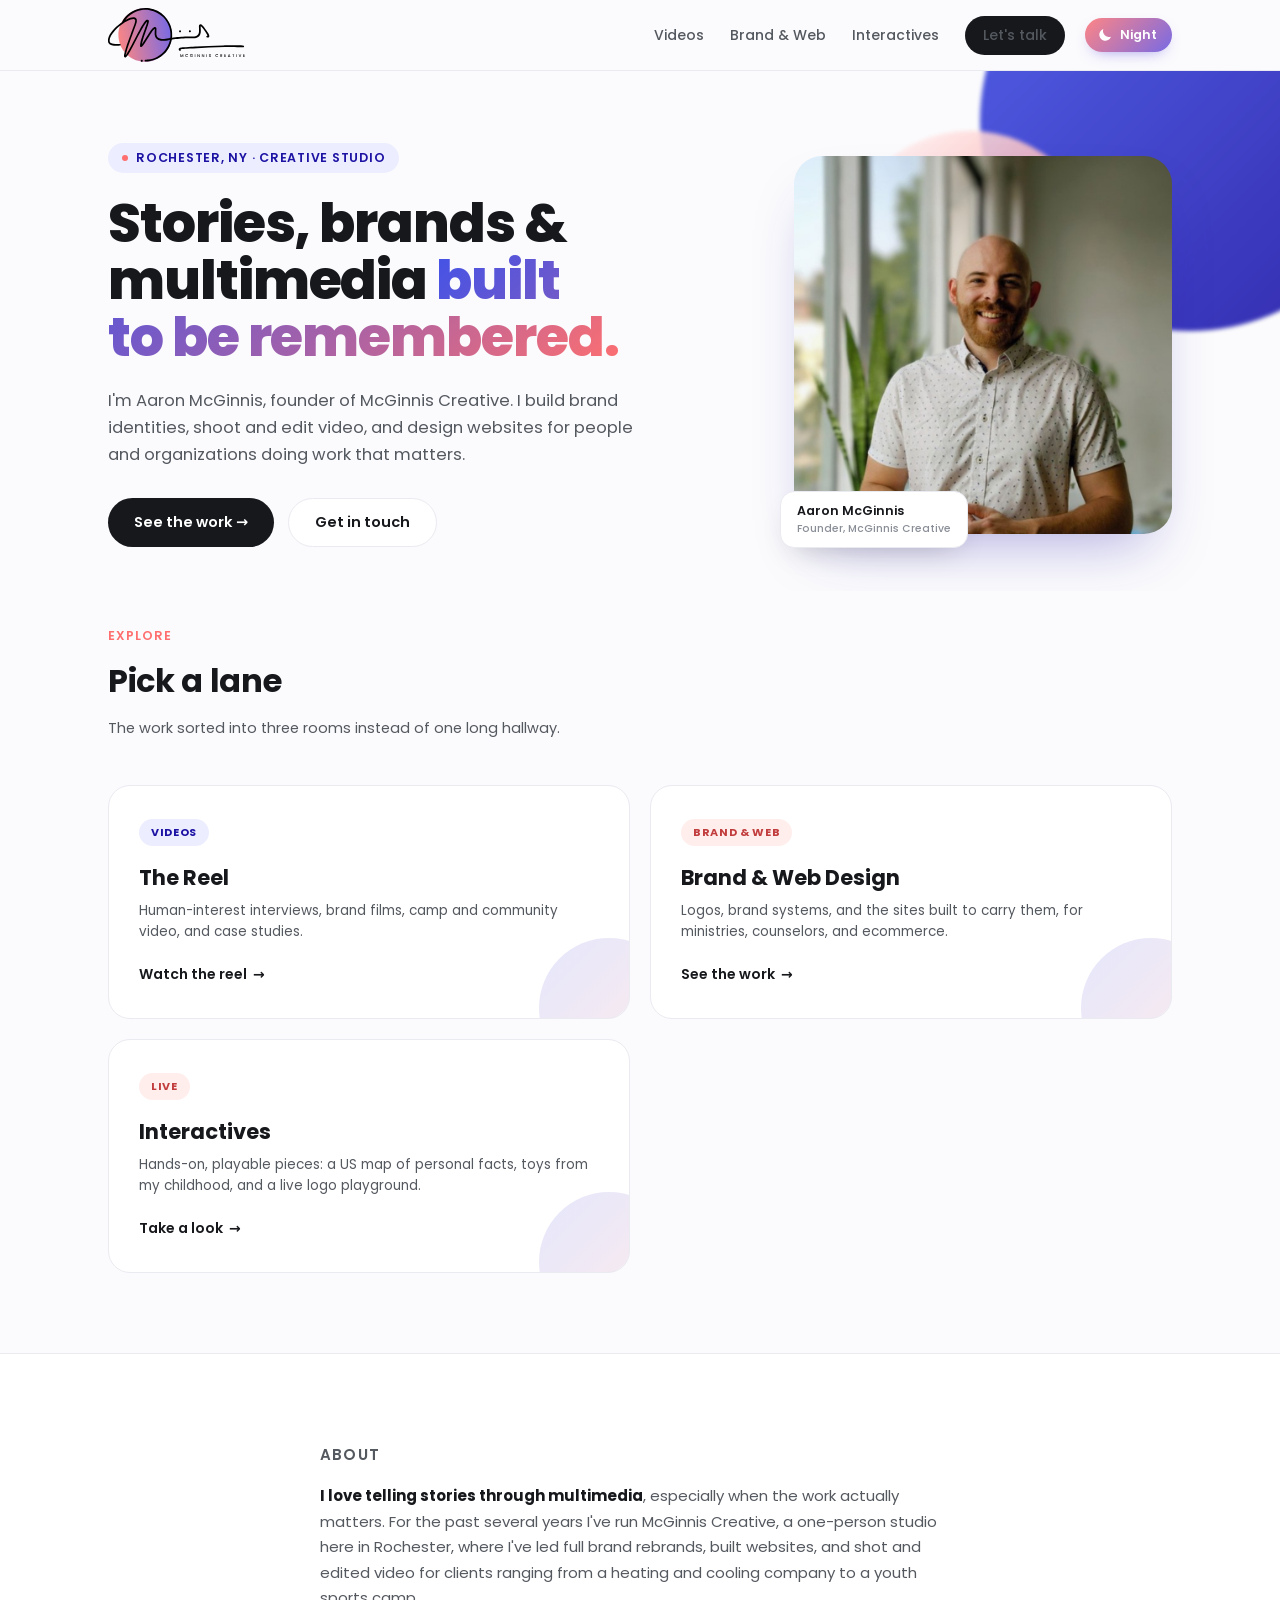
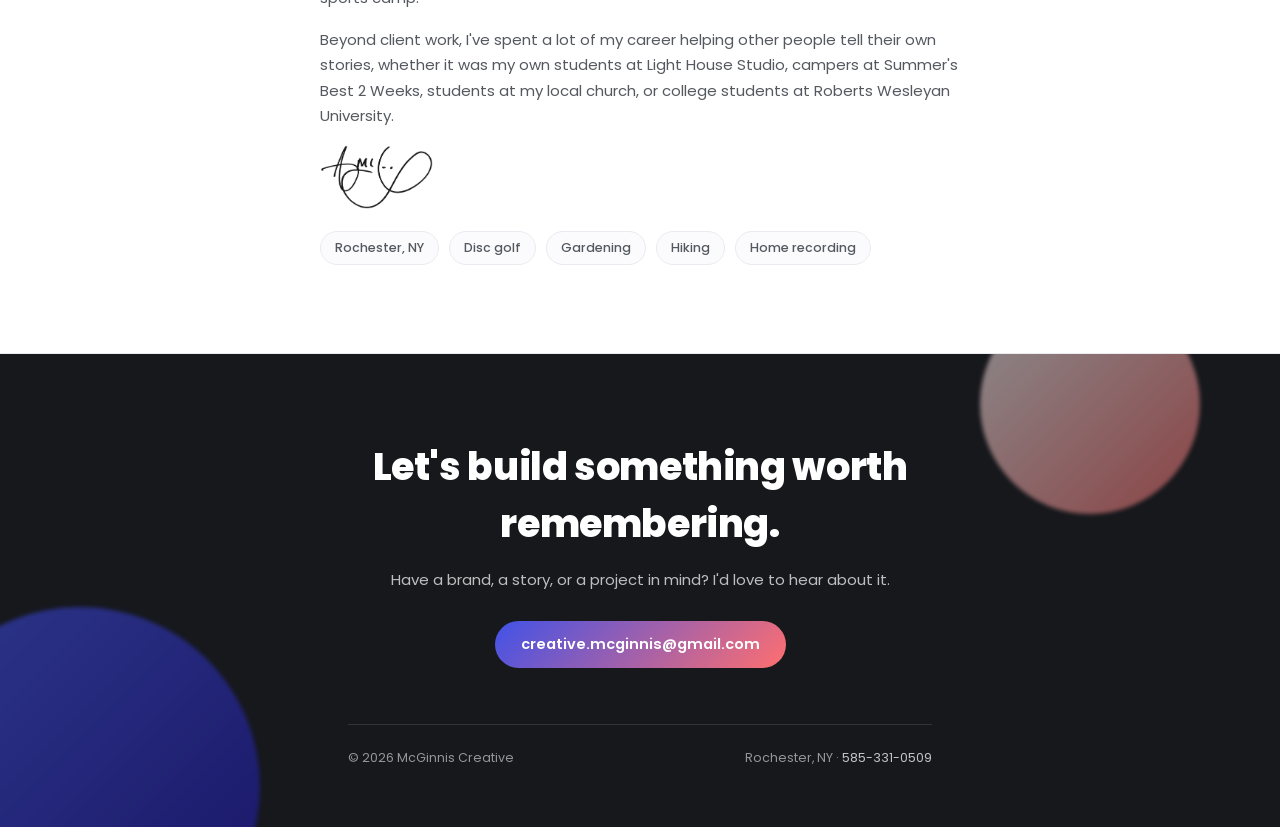
==== index.html @ d873575b "Add SVG favicon Co-Authored-By: Claude Sonnet 5 <noreply@anthropic.com>" ====
<!DOCTYPE html>
<html lang="en">
<head>
<meta charset="UTF-8">
<meta name="viewport" content="width=device-width, initial-scale=1.0">
<title>McGinnis Creative — Aaron McGinnis</title>
<meta name="description" content="Brand identity, video, and web design by Aaron McGinnis of McGinnis Creative, based in Rochester, NY.">
<link rel="preconnect" href="https://fonts.googleapis.com">
<link rel="stylesheet" href="https://fonts.googleapis.com/css2?family=Poppins:wght@400;500;600;700;800&display=swap">
<link rel="icon" type="image/svg+xml" href="assets/favicon.svg">
<meta name="theme-color" content="#fbfbfd">
<link rel="stylesheet" href="css/style.css">
<script src="js/theme.js"></script>
</head>
<body>

<nav>
  <div class="nav-inner">
    <a class="nav-logo" href="index.html"><img class="logo-day" src="assets/mc-logo.svg" alt="McGinnis Creative"><img class="logo-night" src="assets/mc-logo-light.svg" alt="" aria-hidden="true"></a>
    <button class="theme-toggle" type="button" aria-pressed="false" aria-label="Switch to night mode">
      <svg class="ic-moon" viewBox="0 0 24 24" width="16" height="16" aria-hidden="true"><path fill="currentColor" d="M21 14.5A9 9 0 0 1 9.5 3a9 9 0 1 0 11.5 11.5z"/></svg>
      <svg class="ic-sun" viewBox="0 0 24 24" width="16" height="16" aria-hidden="true"><circle cx="12" cy="12" r="4.2" fill="currentColor"/><g stroke="currentColor" stroke-width="2" stroke-linecap="round"><path d="M12 2.5v2.4M12 19.1v2.4M2.5 12h2.4M19.1 12h2.4M5.3 5.3l1.7 1.7M17 17l1.7 1.7M5.3 18.7L7 17M17 7l1.7-1.7"/></g></svg>
      <span class="tt-label"><span class="tt-day">Night</span><span class="tt-night">Day</span></span>
    </button>
    <button class="nav-toggle" aria-label="Toggle menu" aria-expanded="false">
      <span></span><span></span><span></span>
    </button>
    <div class="nav-links">
      <a href="videos.html">Videos</a>
      <a href="branding.html">Brand &amp; Web</a>
      <a href="interactives.html">Interactives</a>
      <a class="nav-cta" href="#contact">Let's talk</a>
    </div>
  </div>
</nav>

<section class="hero">
  <div class="blob blob-indigo"></div>
  <div class="blob blob-coral"></div>
  <div class="wrap hero-grid">
    <div>
      <p class="eyebrow">Rochester, NY · Creative Studio</p>
      <h1>Stories, brands &amp; multimedia <span class="accent">built to be remembered.</span></h1>
      <p class="hero-sub">I'm Aaron McGinnis, founder of McGinnis Creative. I build brand identities, shoot and edit video, and design websites for people and organizations doing work that matters.</p>
      <div class="hero-actions">
        <a class="btn btn-primary" href="videos.html">See the work →</a>
        <a class="btn btn-ghost" href="#contact">Get in touch</a>
      </div>
    </div>
    <div class="hero-photo">
      <div class="hero-photo-frame">
        <img src="assets/aaron-headshot.jpg" alt="Aaron McGinnis">
      </div>
      <div class="hero-photo-tag">Aaron McGinnis<span>Founder, McGinnis Creative</span></div>
    </div>
  </div>
</section>

<section class="section" style="padding-top:36px;">
  <div class="wrap">
    <div class="section-head reveal">
      <p class="section-kicker">Explore</p>
      <h2 class="section-title">Pick a lane</h2>
      <p class="section-desc">The work sorted into three rooms instead of one long hallway.</p>
    </div>

    <div class="explore-grid reveal">
      <a class="explore-card videos" href="videos.html">
        <span class="tag">Videos</span>
        <h3>The Reel</h3>
        <p>Human-interest interviews, brand films, camp and community video, and case studies.</p>
        <span class="explore-arrow">Watch the reel <span>→</span></span>
      </a>
      <a class="explore-card branding" href="branding.html">
        <span class="tag">Brand &amp; Web</span>
        <h3>Brand &amp; Web Design</h3>
        <p>Logos, brand systems, and the sites built to carry them, for ministries, counselors, and ecommerce.</p>
        <span class="explore-arrow">See the work <span>→</span></span>
      </a>
      <a class="explore-card interactives" href="interactives.html">
        <span class="tag">Live</span>
        <h3>Interactives</h3>
        <p>Hands-on, playable pieces: a US map of personal facts, toys from my childhood, and a live logo playground.</p>
        <span class="explore-arrow">Take a look <span>→</span></span>
      </a>
    </div>
  </div>
</section>

<section class="about">
  <div class="wrap">
    <div class="reveal about-text about-text-solo">
      <p class="section-kicker">About</p>
      <p><strong>I love telling stories through multimedia</strong>, especially when the work actually matters. For the past several years I've run McGinnis Creative, a one-person studio here in Rochester, where I've led full brand rebrands, built websites, and shot and edited video for clients ranging from a heating and cooling company to a youth sports camp.</p>
      <p>Beyond client work, I've spent a lot of my career helping other people tell their own stories, whether it was my own students at Light House Studio, campers at Summer's Best 2 Weeks, students at my local church, or college students at Roberts Wesleyan University.</p>
      <img class="about-signature" src="assets/aaron-signature.png" alt="Aaron McGinnis signature">
      <div class="fact-row">
        <span class="fact-chip">Rochester, NY</span>
        <span class="fact-chip">Disc golf</span>
        <span class="fact-chip">Gardening</span>
        <span class="fact-chip">Hiking</span>
        <span class="fact-chip">Home recording</span>
      </div>
    </div>
  </div>
</section>

<section class="contact" id="contact">
  <div class="blob blob-indigo"></div>
  <div class="blob blob-coral"></div>
  <div class="wrap contact-inner">
    <h2>Let's build something worth remembering.</h2>
    <p>Have a brand, a story, or a project in mind? I'd love to hear about it.</p>
    <a class="btn btn-primary" href="mailto:creative.mcginnis@gmail.com">creative.mcginnis@gmail.com</a>
    <footer>
      <span>© <span id="year"></span> McGinnis Creative</span>
      <span>Rochester, NY · <a href="tel:5853310509">585-331-0509</a></span>
    </footer>
  </div>
</section>

<script>
  document.documentElement.classList.add('js');
  document.getElementById('year').textContent = new Date().getFullYear();
  var toggle = document.querySelector('.nav-toggle');
  var links = document.querySelector('.nav-links');
  if(toggle){
    toggle.addEventListener('click', function(){
      var open = links.classList.toggle('open');
      toggle.setAttribute('aria-expanded', open);
    });
  }
  var els = document.querySelectorAll('.reveal');
  if('IntersectionObserver' in window){
    var io = new IntersectionObserver(function(entries){
      entries.forEach(function(e){
        if(e.isIntersecting){ e.target.classList.add('in'); io.unobserve(e.target); }
      });
    }, {threshold:.12, rootMargin:'0px 0px -40px 0px'});
    els.forEach(function(el){ io.observe(el); });
  } else {
    els.forEach(function(el){ el.classList.add('in'); });
  }
</script>
</body>
</html>
---- css/style.css ----
:root{
  color-scheme: light;
  --ink:#16181c;
  --ink-soft:#54585f;
  --ink-faint:#8a8e97;
  --bg:#fbfbfd;
  --paper:#ffffff;
  --line:#eaeaf1;
  --indigo-1:#4152e8;
  --indigo-2:#1c12a3;
  --coral-1:#ff6f6f;
  --coral-2:#ffb3ab;
  --coral-soft:#ffeeec;
  --indigo-soft:#eceeff;
}

*{box-sizing:border-box;}
html{scroll-behavior:smooth;}
html,body{margin:0;padding:0;}
body{
  background:var(--bg);
  color:var(--ink);
  font-family:"Poppins",system-ui,sans-serif;
  -webkit-font-smoothing:antialiased;
  overflow-x:hidden;
}
img{max-width:100%;display:block;}
a{color:inherit;}

.wrap{max-width:1120px;margin:0 auto;padding-inline:28px;}

/* ---- nav ---- */
nav{
  position:sticky;top:0;z-index:50;
  background:rgba(251,251,253,.86);
  backdrop-filter:blur(10px);
  border-bottom:1px solid var(--line);
}
.nav-inner{
  max-width:1120px;margin:0 auto;padding:14px 28px;
  display:flex;align-items:center;justify-content:space-between;gap:20px;
}
.nav-logo{display:flex;align-items:center;gap:0;}
.nav-logo img{height:54px;width:auto;margin:-6px 0;}
.nav-logo .logo-night{display:none;}
.nav-links{display:flex;gap:26px;align-items:center;margin-left:auto;order:2;}
.nav-links a{
  font-size:14px;font-weight:500;text-decoration:none;color:var(--ink-soft);
  transition:color .15s ease;
  position:relative;
}
.nav-links a:hover{color:var(--indigo-1);}
.nav-links a.active{color:var(--ink);font-weight:600;}
.nav-links a.active::after{
  content:"";position:absolute;left:0;right:0;bottom:-6px;height:2px;
  background:linear-gradient(90deg,var(--indigo-1),var(--coral-1));border-radius:2px;
}
.nav-cta{
  font-size:13.5px;font-weight:600;color:#fff;background:var(--ink);
  padding:9px 18px;border-radius:100px;text-decoration:none;
  transition:transform .15s ease, background .15s ease;
  white-space:nowrap;
}
.nav-cta:hover{background:var(--indigo-2);transform:translateY(-1px);}
.nav-toggle{display:none;background:none;border:none;cursor:pointer;padding:6px;order:4;}
.nav-toggle span{display:block;width:22px;height:2px;background:var(--ink);margin:4px 0;border-radius:2px;}
@media (max-width:720px){
  .nav-links{
    position:fixed;inset:60px 0 0 0;background:var(--paper);
    flex-direction:column;align-items:flex-start;gap:0;padding:10px 28px 28px;
    transform:translateY(-8px);opacity:0;pointer-events:none;
    transition:opacity .2s ease, transform .2s ease;
  }
  .nav-links.open{opacity:1;transform:none;pointer-events:auto;}
  .nav-links a{padding:14px 0;width:100%;border-bottom:1px solid var(--line);}
  .nav-cta{margin-top:14px;}
  .nav-toggle{display:block;}
  .theme-toggle{margin-left:auto;}
  .theme-toggle .tt-label{display:none;}
  .theme-toggle{padding:9px;}
}

/* ---- decorative blobs (ambient drift) ---- */
.blob{position:absolute;border-radius:50%;filter:blur(2px);pointer-events:none;z-index:0;}
.blob-indigo{background:linear-gradient(135deg,var(--indigo-1),var(--indigo-2));}
.blob-coral{background:linear-gradient(135deg,#fff,var(--coral-1));}
@keyframes driftA{
  0%{transform:translate(0,0) scale(1);}
  50%{transform:translate(-18px,22px) scale(1.04);}
  100%{transform:translate(0,0) scale(1);}
}
@keyframes driftB{
  0%{transform:translate(0,0) scale(1);}
  50%{transform:translate(16px,-16px) scale(.97);}
  100%{transform:translate(0,0) scale(1);}
}
.blob-indigo{animation:driftA 16s ease-in-out infinite;}
.blob-coral{animation:driftB 13s ease-in-out infinite;}
@media (prefers-reduced-motion: reduce){
  .blob-indigo,.blob-coral{animation:none;}
}

/* ---- page header (non-home pages) ---- */
.page-hero{position:relative;padding:64px 0 56px;overflow:hidden;}
.page-hero .blob-indigo{width:300px;height:300px;top:-140px;right:-80px;opacity:.8;}
.page-hero .blob-coral{width:180px;height:180px;top:30px;right:220px;opacity:.75;}
.page-kicker{
  font-size:12.5px;font-weight:600;letter-spacing:.08em;text-transform:uppercase;
  color:var(--coral-1);margin:0 0 12px;position:relative;z-index:1;
}
.page-title{
  font-size:clamp(30px,4.4vw,46px);font-weight:800;letter-spacing:-.015em;
  margin:0 0 14px;color:var(--ink);position:relative;z-index:1;text-wrap:balance;
}
.page-desc{font-size:15.5px;line-height:1.65;color:var(--ink-soft);max-width:60ch;margin:0;position:relative;z-index:1;}
.back-link{
  display:inline-flex;align-items:center;gap:6px;font-size:13.5px;font-weight:600;
  color:var(--ink-soft);text-decoration:none;margin-bottom:18px;position:relative;z-index:1;
}
.back-link:hover{color:var(--indigo-1);}

/* ---- hero (home) ---- */
.hero{position:relative;padding:72px 0 44px;overflow:hidden;}
.hero .blob-indigo{width:420px;height:420px;top:-160px;right:-120px;opacity:.9;}
.hero .blob-coral{width:260px;height:260px;top:60px;right:180px;opacity:.85;}
.hero-grid{position:relative;z-index:1;display:grid;grid-template-columns:1.25fr .75fr;gap:56px;align-items:center;}
.eyebrow{
  display:inline-flex;align-items:center;gap:8px;
  font-size:12.5px;font-weight:600;letter-spacing:.06em;text-transform:uppercase;
  color:var(--indigo-2);background:var(--indigo-soft);
  padding:6px 14px;border-radius:100px;margin:0 0 22px;
}
.eyebrow::before{content:"";width:6px;height:6px;border-radius:50%;background:var(--coral-1);}
h1{
  font-weight:800;font-size:clamp(34px,5vw,54px);line-height:1.06;letter-spacing:-.02em;
  margin:0 0 20px;text-wrap:balance;color:var(--ink);
}
h1 .accent{
  background:linear-gradient(135deg,var(--indigo-1),var(--coral-1));
  -webkit-background-clip:text;background-clip:text;color:transparent;
}
.hero-sub{font-size:16.5px;line-height:1.65;color:var(--ink-soft);max-width:50ch;margin:0 0 30px;}
.hero-actions{display:flex;gap:14px;flex-wrap:wrap;}
.btn{
  font-size:14.5px;font-weight:600;padding:13px 26px;border-radius:100px;
  text-decoration:none;display:inline-flex;align-items:center;gap:8px;
  transition:transform .15s ease, box-shadow .15s ease;
}
.btn-primary{background:var(--ink);color:#fff;}
.btn-primary:hover{transform:translateY(-2px);box-shadow:0 10px 24px -10px rgba(22,24,28,.45);}
.btn-ghost{background:var(--paper);color:var(--ink);border:1.5px solid var(--line);}
.btn-ghost:hover{border-color:var(--indigo-1);color:var(--indigo-1);transform:translateY(-2px);}

.hero-photo{position:relative;z-index:1;}
.hero-photo-frame{position:relative;aspect-ratio:1;border-radius:28px;overflow:hidden;box-shadow:0 30px 60px -24px rgba(28,18,163,.35);}
.hero-photo-frame img{width:100%;height:100%;object-fit:cover;}
.hero-photo-tag{
  position:absolute;left:-14px;bottom:-14px;background:var(--paper);
  border:1px solid var(--line);border-radius:14px;padding:10px 16px;
  font-size:12.5px;font-weight:600;box-shadow:0 12px 30px -14px rgba(22,24,28,.25);
}
.hero-photo-tag span{display:block;font-size:10.5px;font-weight:500;color:var(--ink-faint);margin-top:1px;}
@media (max-width:820px){
  .hero-grid{grid-template-columns:1fr;}
  .hero-photo{order:-1;max-width:280px;margin:0 auto 8px;}
}

/* ---- reveal ---- */
.reveal{opacity:1;transform:none;transition:opacity .6s ease, transform .6s ease;}
.js .reveal{opacity:0;transform:translateY(18px);}
.js .reveal.in{opacity:1;transform:none;}
@media (prefers-reduced-motion: reduce){.js .reveal{opacity:1;transform:none;transition:none;}}

/* ---- section shell ---- */
.section{padding:80px 0;position:relative;}
.section-head{max-width:640px;margin:0 0 44px;}
.section-kicker{font-size:12.5px;font-weight:600;letter-spacing:.08em;text-transform:uppercase;color:var(--coral-1);margin:0 0 12px;}
.section-title{font-size:clamp(24px,3vw,32px);font-weight:700;letter-spacing:-.01em;margin:0 0 12px;color:var(--ink);}
.section-desc{font-size:14.5px;line-height:1.65;color:var(--ink-soft);margin:0;}

/* ---- about (home) ---- */
.about{padding:88px 0;background:var(--paper);border-top:1px solid var(--line);border-bottom:1px solid var(--line);}
.about-grid{display:grid;grid-template-columns:.72fr 1.28fr;gap:52px;align-items:center;}
.about-photo{border-radius:22px;overflow:hidden;aspect-ratio:4/5;box-shadow:0 24px 50px -22px rgba(22,24,28,.3);}
.about-photo img{width:100%;height:100%;object-fit:cover;}
.about-text p{font-size:15px;line-height:1.7;color:var(--ink-soft);margin:0 0 16px;}
.about-text strong{color:var(--ink);}
.about-text-solo{max-width:640px;margin:0 auto;text-align:left;}
.about-signature{height:64px;width:auto;margin:6px 0 22px;}
.fact-row{display:flex;flex-wrap:wrap;gap:10px;margin-top:22px;}
.fact-chip{font-size:12.5px;font-weight:500;color:var(--ink-soft);background:var(--bg);border:1px solid var(--line);border-radius:100px;padding:7px 14px;}
@media (max-width:820px){.about-grid{grid-template-columns:1fr;}.about-photo{max-width:280px;margin:0 auto;}}

/* ---- explore nav cards (home) ---- */
.explore-grid{display:grid;grid-template-columns:repeat(2,1fr);gap:20px;}
.explore-card{
  position:relative;display:block;text-decoration:none;color:inherit;
  background:var(--paper);border:1px solid var(--line);border-radius:22px;
  padding:32px 30px;overflow:hidden;
  transition:transform .22s ease, box-shadow .22s ease, border-color .22s ease;
}
.explore-card:hover{transform:translateY(-5px);box-shadow:0 26px 50px -26px rgba(22,24,28,.3);border-color:transparent;}
.explore-card .tag{
  display:inline-block;font-size:11px;font-weight:700;letter-spacing:.06em;text-transform:uppercase;
  padding:5px 12px;border-radius:100px;margin-bottom:16px;
}
.explore-card.videos .tag{background:var(--indigo-soft);color:var(--indigo-2);}
.explore-card.branding .tag{background:var(--coral-soft);color:#c23e3e;}
.explore-card.websites .tag{background:var(--indigo-soft);color:var(--indigo-2);}
.explore-card.interactives .tag{background:var(--coral-soft);color:#c23e3e;}
.explore-card h3{font-size:21px;font-weight:700;margin:0 0 8px;}
.explore-card p{font-size:13.5px;line-height:1.55;color:var(--ink-soft);margin:0 0 18px;}
.explore-arrow{font-size:14px;font-weight:600;display:inline-flex;align-items:center;gap:6px;color:var(--ink);}
.explore-card:hover .explore-arrow{color:var(--indigo-1);}
.explore-arrow span{transition:transform .2s ease;}
.explore-card:hover .explore-arrow span{transform:translateX(4px);}
.explore-card::after{
  content:"";position:absolute;width:140px;height:140px;border-radius:50%;
  right:-50px;bottom:-60px;opacity:.14;
  background:linear-gradient(135deg,var(--indigo-1),var(--coral-1));
  transition:transform .3s ease;
}
.explore-card:hover::after{transform:scale(1.25);}
@media (max-width:680px){.explore-grid{grid-template-columns:1fr;}}

/* ---- reel ---- */
.reel{display:grid;grid-template-columns:repeat(auto-fill,minmax(250px,1fr));gap:20px;}
.reel-card{
  display:block;text-decoration:none;color:inherit;background:var(--paper);
  border:1px solid var(--line);border-radius:16px;overflow:hidden;
  transition:transform .2s ease, box-shadow .2s ease, border-color .2s ease;
}
.reel-card:hover{transform:translateY(-4px);box-shadow:0 20px 40px -20px rgba(65,82,232,.35);border-color:var(--indigo-1);}
.reel-thumb{position:relative;aspect-ratio:16/9;background:#0c0e0b;overflow:hidden;}
.reel-thumb img{width:100%;height:100%;object-fit:cover;transition:transform .35s ease;}
.reel-card:hover .reel-thumb img{transform:scale(1.05);}
.play-badge{position:absolute;inset:0;display:flex;align-items:center;justify-content:center;background:rgba(20,15,50,0);transition:background .2s ease;}
.reel-card:hover .play-badge{background:rgba(20,15,50,.12);}
.reel-thumb::before{
  content:"";position:absolute;left:50%;top:50%;transform:translate(-50%,-50%);
  width:0;height:0;border-style:solid;border-width:9px 0 9px 15px;
  border-color:transparent transparent transparent var(--ink);z-index:2;margin-left:3px;
}
.reel-thumb::after{
  content:"";position:absolute;left:50%;top:50%;transform:translate(-50%,-50%);
  width:44px;height:44px;border-radius:50%;background:rgba(255,255,255,.94);z-index:1;
  box-shadow:0 8px 20px -6px rgba(0,0,0,.35);
}
.reel-body{padding:14px 15px 16px;}
.reel-tag{font-size:10.5px;font-weight:600;letter-spacing:.06em;text-transform:uppercase;color:var(--indigo-1);margin:0 0 6px;}
.reel-title{font-size:13.5px;font-weight:600;line-height:1.35;margin:0 0 3px;}
.reel-org{font-size:11.5px;color:var(--ink-faint);}
.reel-card.featured{grid-column:1/-1;display:grid;grid-template-columns:1.1fr .9fr;}
.reel-card.featured .reel-thumb{aspect-ratio:auto;}
.reel-card.featured .reel-body{padding:20px 24px;display:flex;flex-direction:column;justify-content:center;}
.reel-card.featured .reel-title{font-size:18px;font-weight:700;}
@media (max-width:560px){.reel-card.featured{grid-template-columns:1fr;}}

/* ---- project cards ---- */
.project{background:var(--paper);border:1px solid var(--line);border-radius:20px;padding:28px 30px 32px;margin-bottom:20px;transition:box-shadow .2s ease;}
.project:hover{box-shadow:0 24px 50px -30px rgba(22,24,28,.25);}
.project-top{display:flex;gap:20px;align-items:center;margin-bottom:18px;}
.logo-plate{flex:none;width:100px;height:100px;display:flex;align-items:center;justify-content:center;background:var(--bg);border:1px solid var(--line);border-radius:16px;padding:14px;}
.logo-plate img{max-width:100%;max-height:100%;object-fit:contain;}
.project-title{font-size:20px;font-weight:700;margin:0 0 5px;}
.project-role{font-size:11.5px;font-weight:600;letter-spacing:.05em;text-transform:uppercase;color:var(--coral-1);}
.project-desc{font-size:13.5px;line-height:1.65;color:var(--ink-soft);max-width:70ch;margin:0 0 10px;}
.project-mine{font-size:13px;line-height:1.6;color:var(--ink);background:var(--indigo-soft);border-left:3px solid var(--indigo-1);padding:11px 14px;border-radius:0 10px 10px 0;max-width:70ch;margin:0 0 20px;}
.project-mine b{color:var(--indigo-2);}
.project-gallery{display:grid;grid-template-columns:repeat(auto-fit,minmax(180px,1fr));gap:12px;}
.project-gallery img{width:100%;border-radius:12px;border:1px solid var(--line);background:var(--bg);transition:transform .25s ease;}
.project-gallery img:hover{transform:scale(1.02);}
.project-gallery.single{grid-template-columns:1fr;}
.project-gallery.single img{max-height:520px;object-fit:contain;margin:0 auto;}
.project-gallery + .project-gallery{margin-top:12px;}
.project-link{
  display:inline-flex;align-items:center;gap:6px;font-size:13px;font-weight:600;
  color:var(--indigo-1);text-decoration:none;margin:0 0 18px;
}
.project-link:hover{text-decoration:underline;}

.subhead{
  font-size:12.5px;font-weight:700;letter-spacing:.07em;text-transform:uppercase;
  color:var(--ink-faint);margin:40px 0 18px;
}
.subhead:first-of-type{margin-top:0;}

/* ---- coming soon ---- */
.coming-soon{
  background:var(--paper);border:1px dashed var(--line);border-radius:24px;
  padding:64px 40px;text-align:center;
}
.coming-soon .glyph{
  width:64px;height:64px;border-radius:50%;margin:0 auto 22px;
  background:linear-gradient(135deg,var(--indigo-1),var(--coral-1));
}
.coming-soon h3{font-size:22px;font-weight:700;margin:0 0 10px;}
.coming-soon p{font-size:14.5px;line-height:1.6;color:var(--ink-soft);max-width:46ch;margin:0 auto;}

/* ---- contact / footer ---- */
.contact{position:relative;overflow:hidden;background:var(--ink);color:#fff;padding:84px 0 60px;}
.contact .blob-indigo{width:360px;height:360px;bottom:-140px;left:-100px;opacity:.55;}
.contact .blob-coral{width:220px;height:220px;top:-60px;right:80px;opacity:.5;}
.contact-inner{position:relative;z-index:1;text-align:center;max-width:640px;margin:0 auto;}
.contact h2{font-size:clamp(26px,3.6vw,38px);font-weight:800;margin:0 0 16px;letter-spacing:-.01em;}
.contact p{font-size:15px;line-height:1.65;color:rgba(255,255,255,.72);margin:0 0 28px;}
.contact .btn-primary{background:linear-gradient(135deg,var(--indigo-1),var(--coral-1));}
footer{
  border-top:1px solid rgba(255,255,255,.12);margin-top:56px;padding-top:24px;
  display:flex;justify-content:space-between;flex-wrap:wrap;gap:10px;
  font-size:12.5px;color:rgba(255,255,255,.55);
}
footer a{text-decoration:none;color:rgba(255,255,255,.75);}
footer a:hover{color:#fff;}

@media (max-width:480px){
  .wrap{padding-inline:20px;}
  .hero{padding:68px 0 56px;}
  .section{padding:56px 0;}
}

/* ---- day / night toggle ---- */
.theme-toggle{
  order:3;display:inline-flex;align-items:center;gap:7px;cursor:pointer;
  font:600 12.5px/1 "Poppins",system-ui,sans-serif;color:#fff;border:none;border-radius:100px;padding:9px 15px 9px 12px;
  background:linear-gradient(135deg,#ff8585,#786ae4);
  box-shadow:0 6px 16px -8px rgba(120,106,228,.8);
  transition:transform .15s ease, box-shadow .15s ease;white-space:nowrap;
}
.theme-toggle:hover{transform:translateY(-1px);box-shadow:0 10px 20px -8px rgba(120,106,228,.9);}
.theme-toggle:focus-visible{outline:3px solid var(--coral-1);outline-offset:3px;}
.theme-toggle .ic-sun,.theme-toggle .tt-night{display:none;}
.theme-toggle .tt-label{display:inline-block;}

/* ---- night theme (whole site) ---- */
html.night{
  color-scheme:dark;
  --ink:#f2f3ff; --ink-soft:#b3b8dc; --ink-faint:#8a90bd;
  --bg:#0f1020; --paper:#171930; --line:#2a2d52;
  --indigo-1:#8b93ff; --indigo-2:#c4c9ff; --indigo-soft:#1f2350; --coral-soft:#3a2130;
}
html.theme-anim body,html.theme-anim nav,html.theme-anim .about,html.theme-anim .explore-card,
html.theme-anim .project,html.theme-anim .reel-card,html.theme-anim .logo-plate{transition:background-color .5s ease,color .5s ease,border-color .5s ease;}
html.night .nav-logo .logo-day{display:none;}
html.night .nav-logo .logo-night{display:block;}
html.night .theme-toggle .ic-moon,html.night .theme-toggle .tt-day{display:none;}
html.night .theme-toggle .ic-sun{display:block;}
html.night .theme-toggle .tt-night{display:inline;}
/* rules that use the text color as a background must stay dark */
html.night nav{background:rgba(15,16,32,.86);}
html.night .nav-cta,html.night .btn-primary{background:#2a2d52;color:#fff;}
html.night .nav-cta:hover{background:#3a3f7a;}
html.night .contact{background:#080915;}
html.night .contact .btn-primary{background:linear-gradient(135deg,#4152e8,#ff6f6f);}
html.night .blob-coral{background:linear-gradient(135deg,#3a2a6a,var(--coral-1));}
html.night .explore-card .tag{color:var(--indigo-2);}
html.night .explore-card.branding .tag,html.night .explore-card.interactives .tag{color:#ff9a9a;}
html.night .reel-thumb::before{border-left-color:#16181c;}
html.night .logo-plate{background:#fff;border-color:transparent;}
html.night .hero-photo-frame,html.night .about-photo{box-shadow:0 30px 60px -24px rgba(0,0,0,.6);}
html.night .project:hover,html.night .explore-card:hover{box-shadow:0 26px 50px -26px rgba(0,0,0,.7);}
html.night .project-gallery img{background:var(--paper);}
html.night .project-mine b{color:var(--indigo-2);}
html.night .swatch.active,html.night .bg-swatch.bg-active{box-shadow:0 0 0 2px var(--paper),0 0 0 4px var(--ink);}
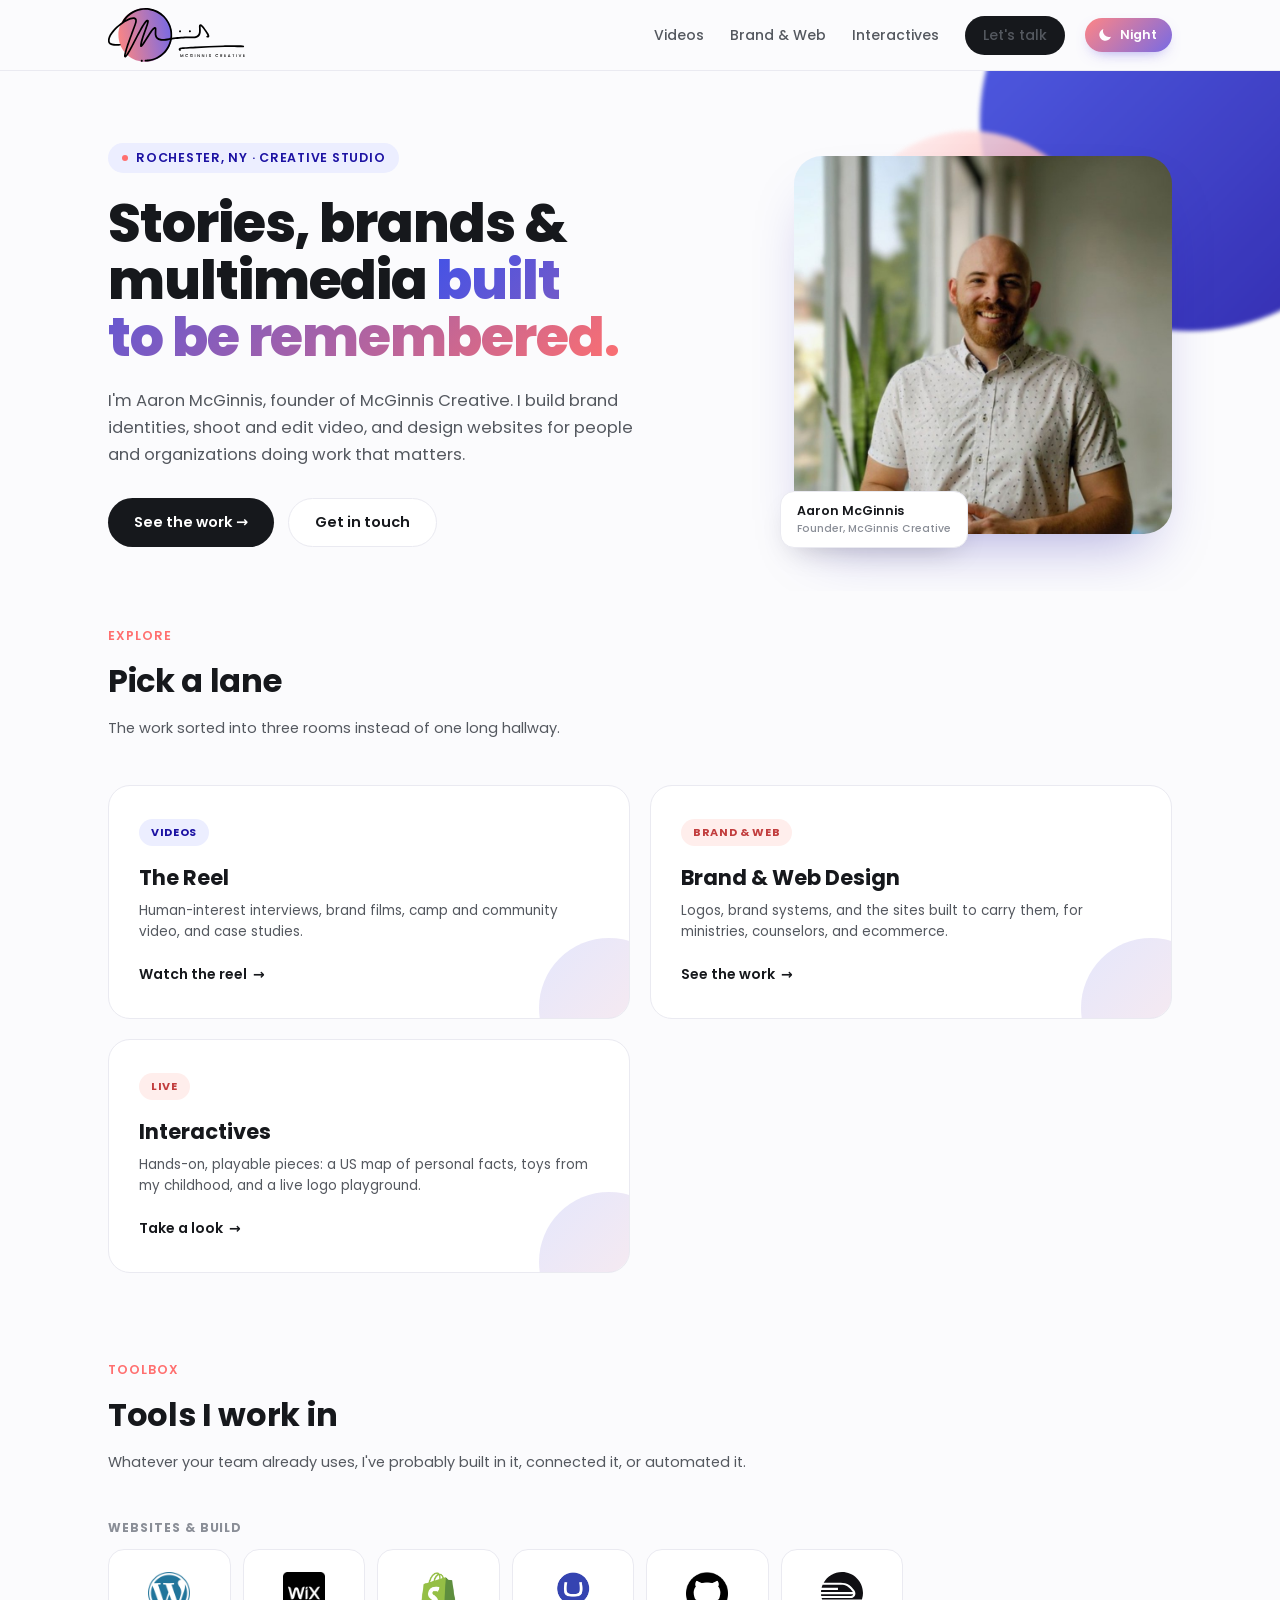
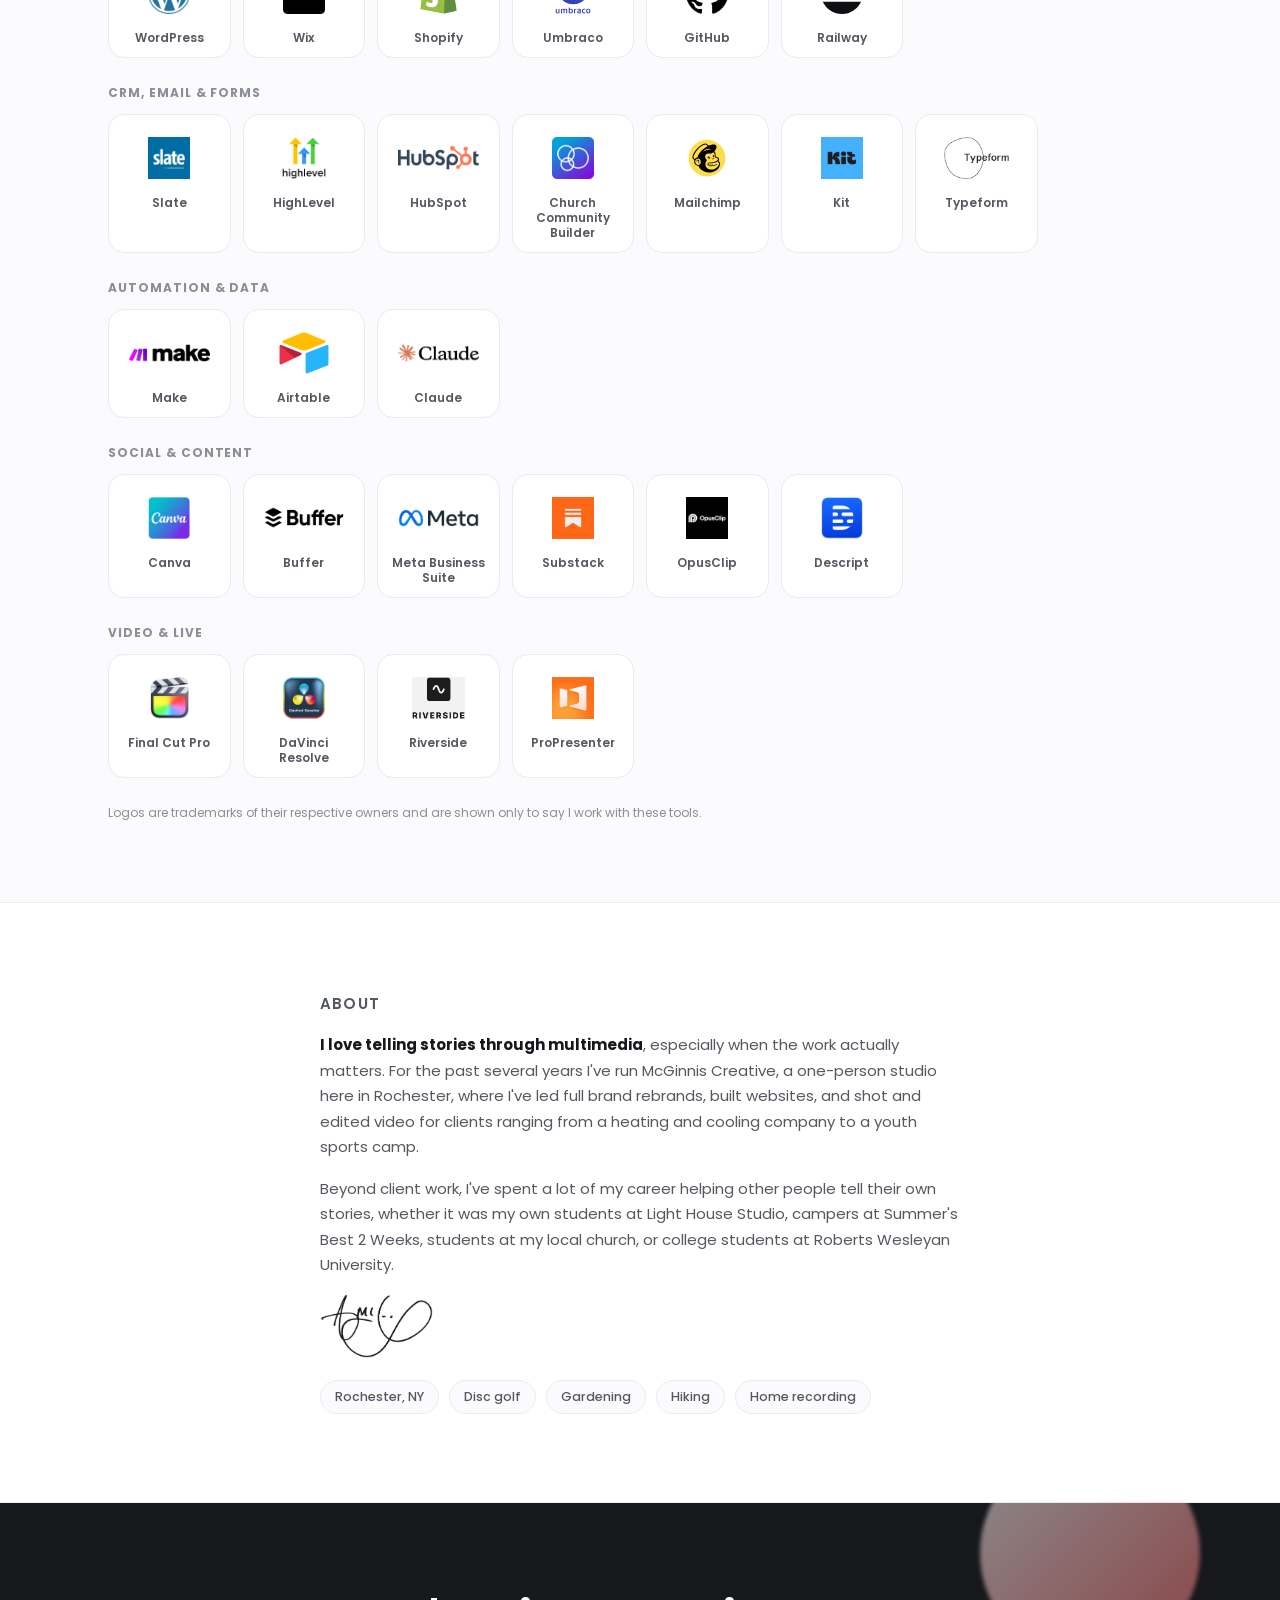
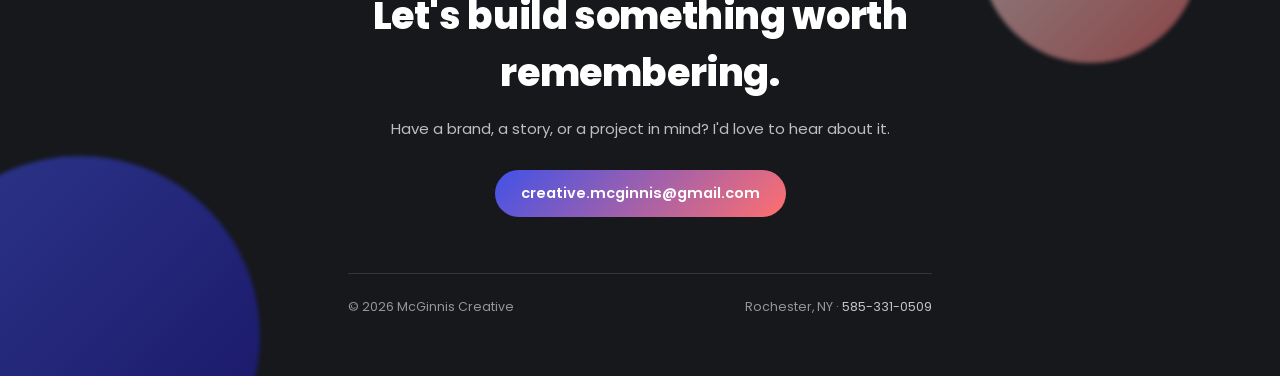
==== commit 6f7df735: "Add Tools I work in logo strip to home page Co-Authored-By: Claude Sonnet 5 <noreply@anthropic.com>" ====
--- a/index.html
+++ b/index.html
@@ -3,7 +3,7 @@
 <head>
 <meta charset="UTF-8">
 <meta name="viewport" content="width=device-width, initial-scale=1.0">
-<title>McGinnis Creative — Aaron McGinnis</title>
+<title>McGinnis Creative | Aaron McGinnis</title>
 <meta name="description" content="Brand identity, video, and web design by Aaron McGinnis of McGinnis Creative, based in Rochester, NY.">
 <link rel="preconnect" href="https://fonts.googleapis.com">
 <link rel="stylesheet" href="https://fonts.googleapis.com/css2?family=Poppins:wght@400;500;600;700;800&display=swap">
@@ -84,6 +84,68 @@
         <span class="explore-arrow">Take a look <span>→</span></span>
       </a>
     </div>
+  </div>
+</section>
+
+<section class="section tools" id="tools" style="padding-top:8px;">
+  <div class="wrap">
+    <div class="section-head reveal">
+      <p class="section-kicker">Toolbox</p>
+      <h2 class="section-title">Tools I work in</h2>
+      <p class="section-desc">Whatever your team already uses, I've probably built in it, connected it, or automated it.</p>
+    </div>
+    <div class="tools-group reveal">
+      <p class="tools-label">Websites & Build</p>
+      <div class="tools-grid">
+        <div class="tool"><span class="tool-logo"><img src="assets/tools/wordpress.png" alt="" loading="lazy"></span><span class="tool-name">WordPress</span></div>
+        <div class="tool"><span class="tool-logo"><img src="assets/tools/wix.png" alt="" loading="lazy"></span><span class="tool-name">Wix</span></div>
+        <div class="tool"><span class="tool-logo"><img src="assets/tools/shopify.png" alt="" loading="lazy"></span><span class="tool-name">Shopify</span></div>
+        <div class="tool"><span class="tool-logo"><img src="assets/tools/umbraco.png" alt="" loading="lazy"></span><span class="tool-name">Umbraco</span></div>
+        <div class="tool"><span class="tool-logo"><img src="assets/tools/github.png" alt="" loading="lazy"></span><span class="tool-name">GitHub</span></div>
+        <div class="tool"><span class="tool-logo"><img src="assets/tools/railway.svg" alt="" loading="lazy"></span><span class="tool-name">Railway</span></div>
+      </div>
+    </div>
+    <div class="tools-group reveal">
+      <p class="tools-label">CRM, Email & Forms</p>
+      <div class="tools-grid">
+        <div class="tool"><span class="tool-logo"><img src="assets/tools/slate.png" alt="" loading="lazy"></span><span class="tool-name">Slate</span></div>
+        <div class="tool"><span class="tool-logo"><img src="assets/tools/highlevel.png" alt="" loading="lazy"></span><span class="tool-name">HighLevel</span></div>
+        <div class="tool"><span class="tool-logo"><img src="assets/tools/hubspot.png" alt="" loading="lazy"></span><span class="tool-name">HubSpot</span></div>
+        <div class="tool"><span class="tool-logo"><img src="assets/tools/ccb.png" alt="" loading="lazy"></span><span class="tool-name">Church Community Builder</span></div>
+        <div class="tool"><span class="tool-logo"><img src="assets/tools/mailchimp.svg" alt="" loading="lazy"></span><span class="tool-name">Mailchimp</span></div>
+        <div class="tool"><span class="tool-logo"><img src="assets/tools/kit.png" alt="" loading="lazy"></span><span class="tool-name">Kit</span></div>
+        <div class="tool"><span class="tool-logo"><img src="assets/tools/typeform.png" alt="" loading="lazy"></span><span class="tool-name">Typeform</span></div>
+      </div>
+    </div>
+    <div class="tools-group reveal">
+      <p class="tools-label">Automation & Data</p>
+      <div class="tools-grid">
+        <div class="tool"><span class="tool-logo"><img src="assets/tools/make.png" alt="" loading="lazy"></span><span class="tool-name">Make</span></div>
+        <div class="tool"><span class="tool-logo"><img src="assets/tools/airtable.png" alt="" loading="lazy"></span><span class="tool-name">Airtable</span></div>
+        <div class="tool"><span class="tool-logo"><img src="assets/tools/claude.png" alt="" loading="lazy"></span><span class="tool-name">Claude</span></div>
+      </div>
+    </div>
+    <div class="tools-group reveal">
+      <p class="tools-label">Social & Content</p>
+      <div class="tools-grid">
+        <div class="tool"><span class="tool-logo"><img src="assets/tools/canva.png" alt="" loading="lazy"></span><span class="tool-name">Canva</span></div>
+        <div class="tool"><span class="tool-logo"><img src="assets/tools/buffer.png" alt="" loading="lazy"></span><span class="tool-name">Buffer</span></div>
+        <div class="tool"><span class="tool-logo"><img src="assets/tools/meta.png" alt="" loading="lazy"></span><span class="tool-name">Meta Business Suite</span></div>
+        <div class="tool"><span class="tool-logo"><img src="assets/tools/substack.png" alt="" loading="lazy"></span><span class="tool-name">Substack</span></div>
+        <div class="tool"><span class="tool-logo"><img src="assets/tools/opusclip.png" alt="" loading="lazy"></span><span class="tool-name">OpusClip</span></div>
+        <div class="tool"><span class="tool-logo"><img src="assets/tools/descript.png" alt="" loading="lazy"></span><span class="tool-name">Descript</span></div>
+      </div>
+    </div>
+    <div class="tools-group reveal">
+      <p class="tools-label">Video & Live</p>
+      <div class="tools-grid">
+        <div class="tool"><span class="tool-logo"><img src="assets/tools/finalcut.png" alt="" loading="lazy"></span><span class="tool-name">Final Cut Pro</span></div>
+        <div class="tool"><span class="tool-logo"><img src="assets/tools/davinci.png" alt="" loading="lazy"></span><span class="tool-name">DaVinci Resolve</span></div>
+        <div class="tool"><span class="tool-logo"><img src="assets/tools/riverside.png" alt="" loading="lazy"></span><span class="tool-name">Riverside</span></div>
+        <div class="tool"><span class="tool-logo"><img src="assets/tools/propresenter.png" alt="" loading="lazy"></span><span class="tool-name">ProPresenter</span></div>
+      </div>
+    </div>
+    <p class="tools-note reveal">Logos are trademarks of their respective owners and are shown only to say I work with these tools.</p>
   </div>
 </section>
 
--- a/css/style.css
+++ b/css/style.css
@@ -362,3 +362,15 @@
 html.night .project-gallery img{background:var(--paper);}
 html.night .project-mine b{color:var(--indigo-2);}
 html.night .swatch.active,html.night .bg-swatch.bg-active{box-shadow:0 0 0 2px var(--paper),0 0 0 4px var(--ink);}
+
+/* ---- tools strip (home) ---- */
+.tools-group{margin-bottom:26px;}
+.tools-label{font-size:12px;font-weight:700;letter-spacing:.08em;text-transform:uppercase;color:var(--ink-faint);margin:0 0 12px;}
+.tools-grid{display:grid;grid-template-columns:repeat(auto-fill,minmax(118px,1fr));gap:12px;}
+.tool{display:flex;flex-direction:column;align-items:center;gap:8px;background:var(--paper);border:1px solid var(--line);border-radius:16px;padding:14px 10px 12px;text-align:center;transition:transform .2s ease,box-shadow .2s ease,border-color .2s ease;}
+.tool:hover{transform:translateY(-3px);border-color:var(--indigo-1);box-shadow:0 16px 30px -18px rgba(65,82,232,.45);}
+.tool-logo{display:flex;align-items:center;justify-content:center;width:100%;height:58px;background:#fff;border-radius:12px;padding:8px 10px;}
+.tool-logo img{max-width:100%;max-height:100%;width:auto;height:auto;object-fit:contain;}
+.tool-name{font-size:12px;font-weight:600;line-height:1.25;color:var(--ink-soft);}
+.tools-note{font-size:12px;color:var(--ink-faint);margin:6px 0 0;}
+@media (max-width:480px){.tools-grid{grid-template-columns:repeat(3,1fr);gap:10px;}}
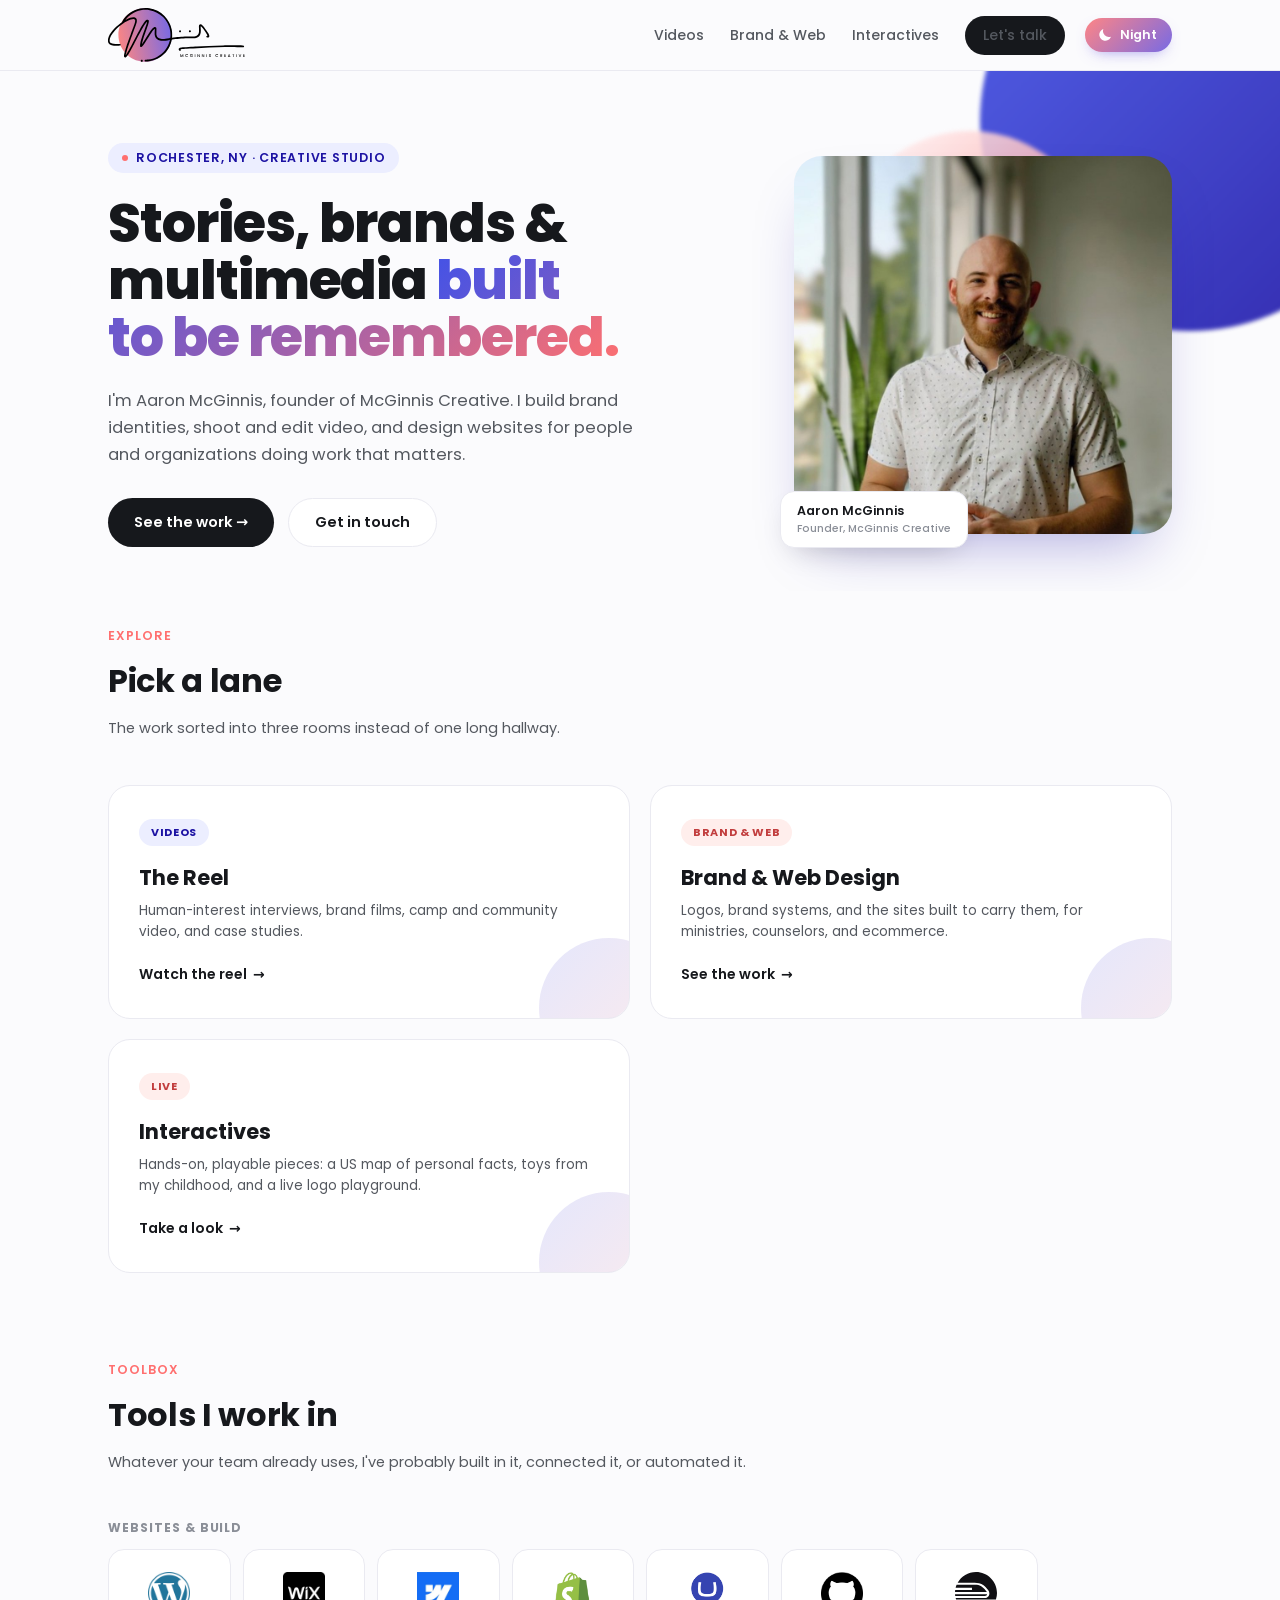
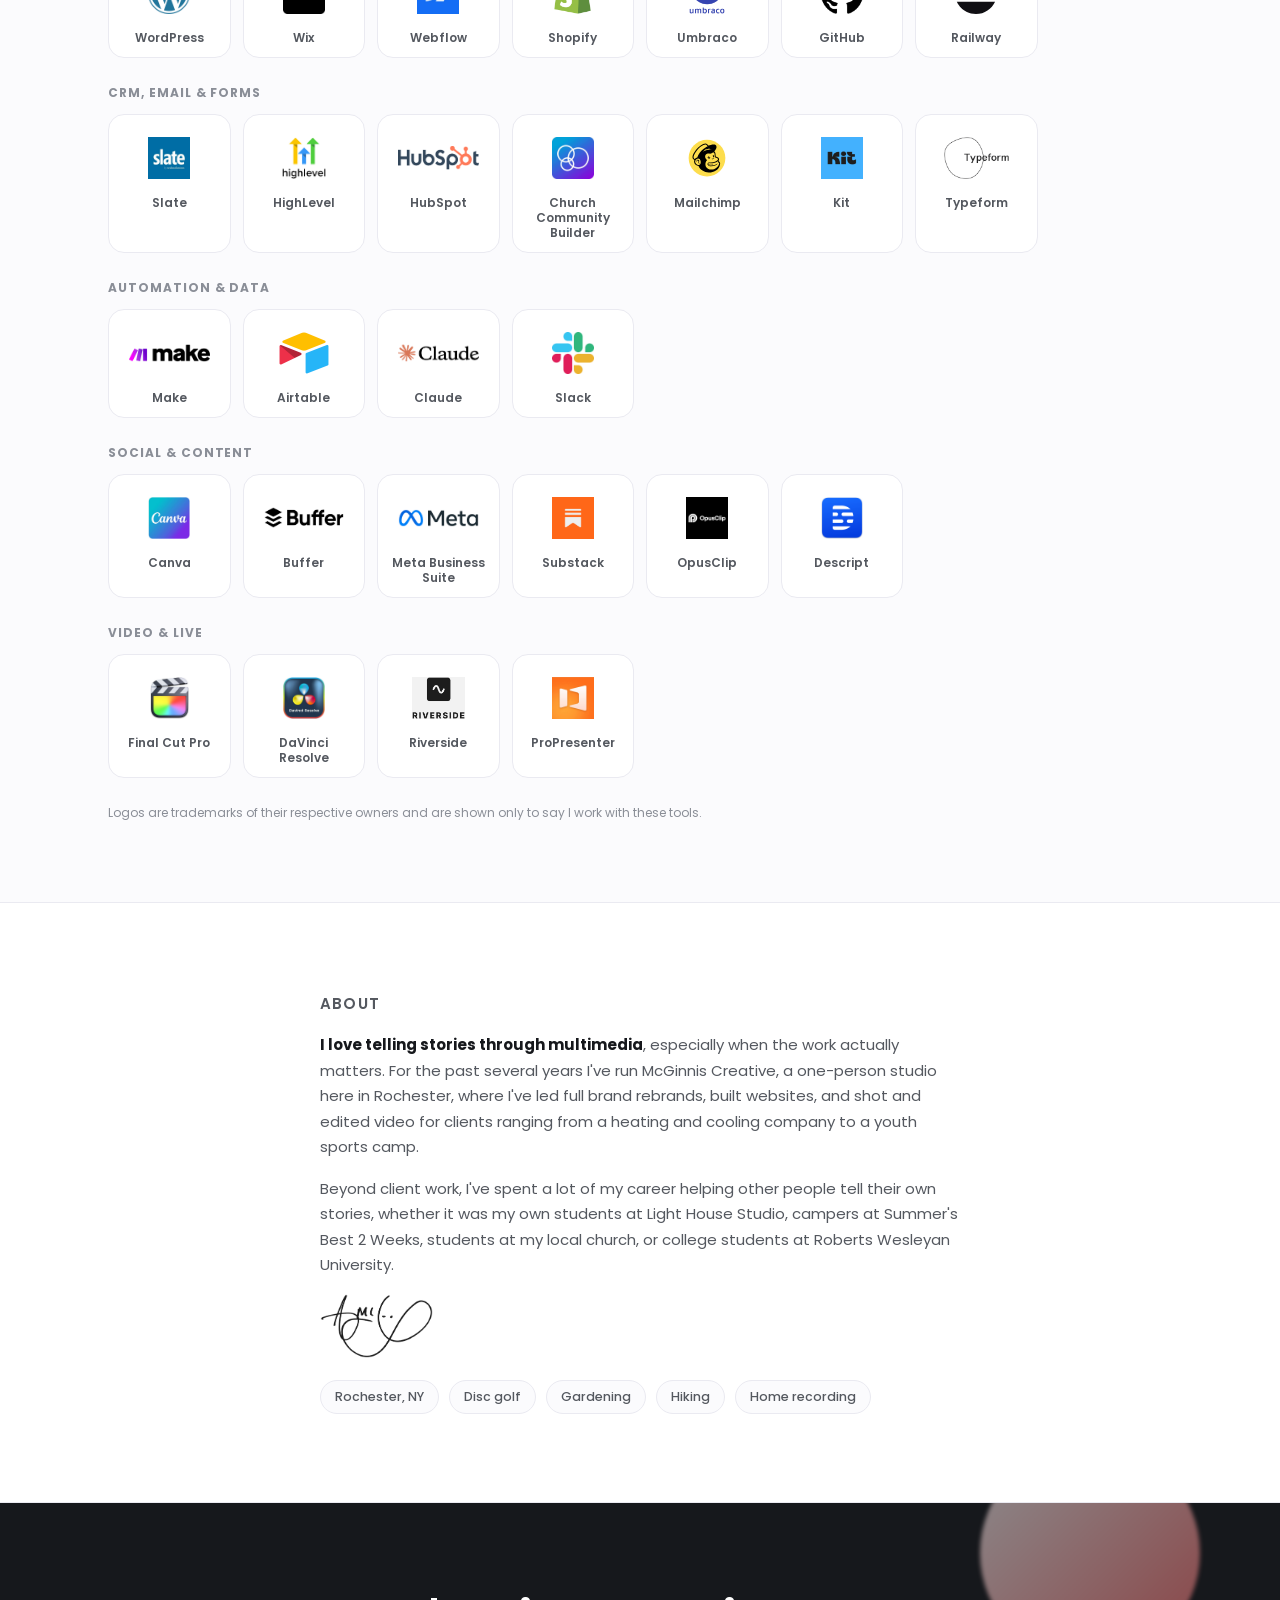
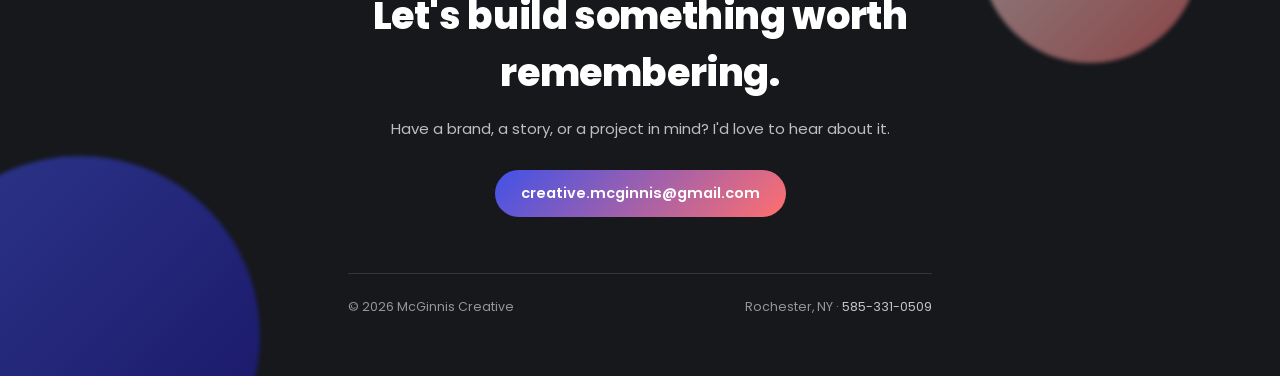
==== commit e6c1fd96: "Add Webflow and Slack to tools strip Co-Authored-By: Claude Sonnet 5 <noreply@anthropic.com>" ====
--- a/index.html
+++ b/index.html
@@ -99,6 +99,7 @@
       <div class="tools-grid">
         <div class="tool"><span class="tool-logo"><img src="assets/tools/wordpress.png" alt="" loading="lazy"></span><span class="tool-name">WordPress</span></div>
         <div class="tool"><span class="tool-logo"><img src="assets/tools/wix.png" alt="" loading="lazy"></span><span class="tool-name">Wix</span></div>
+        <div class="tool"><span class="tool-logo"><img src="assets/tools/webflow.png" alt="" loading="lazy"></span><span class="tool-name">Webflow</span></div>
         <div class="tool"><span class="tool-logo"><img src="assets/tools/shopify.png" alt="" loading="lazy"></span><span class="tool-name">Shopify</span></div>
         <div class="tool"><span class="tool-logo"><img src="assets/tools/umbraco.png" alt="" loading="lazy"></span><span class="tool-name">Umbraco</span></div>
         <div class="tool"><span class="tool-logo"><img src="assets/tools/github.png" alt="" loading="lazy"></span><span class="tool-name">GitHub</span></div>
@@ -123,6 +124,7 @@
         <div class="tool"><span class="tool-logo"><img src="assets/tools/make.png" alt="" loading="lazy"></span><span class="tool-name">Make</span></div>
         <div class="tool"><span class="tool-logo"><img src="assets/tools/airtable.png" alt="" loading="lazy"></span><span class="tool-name">Airtable</span></div>
         <div class="tool"><span class="tool-logo"><img src="assets/tools/claude.png" alt="" loading="lazy"></span><span class="tool-name">Claude</span></div>
+        <div class="tool"><span class="tool-logo"><img src="assets/tools/slack.png" alt="" loading="lazy"></span><span class="tool-name">Slack</span></div>
       </div>
     </div>
     <div class="tools-group reveal">
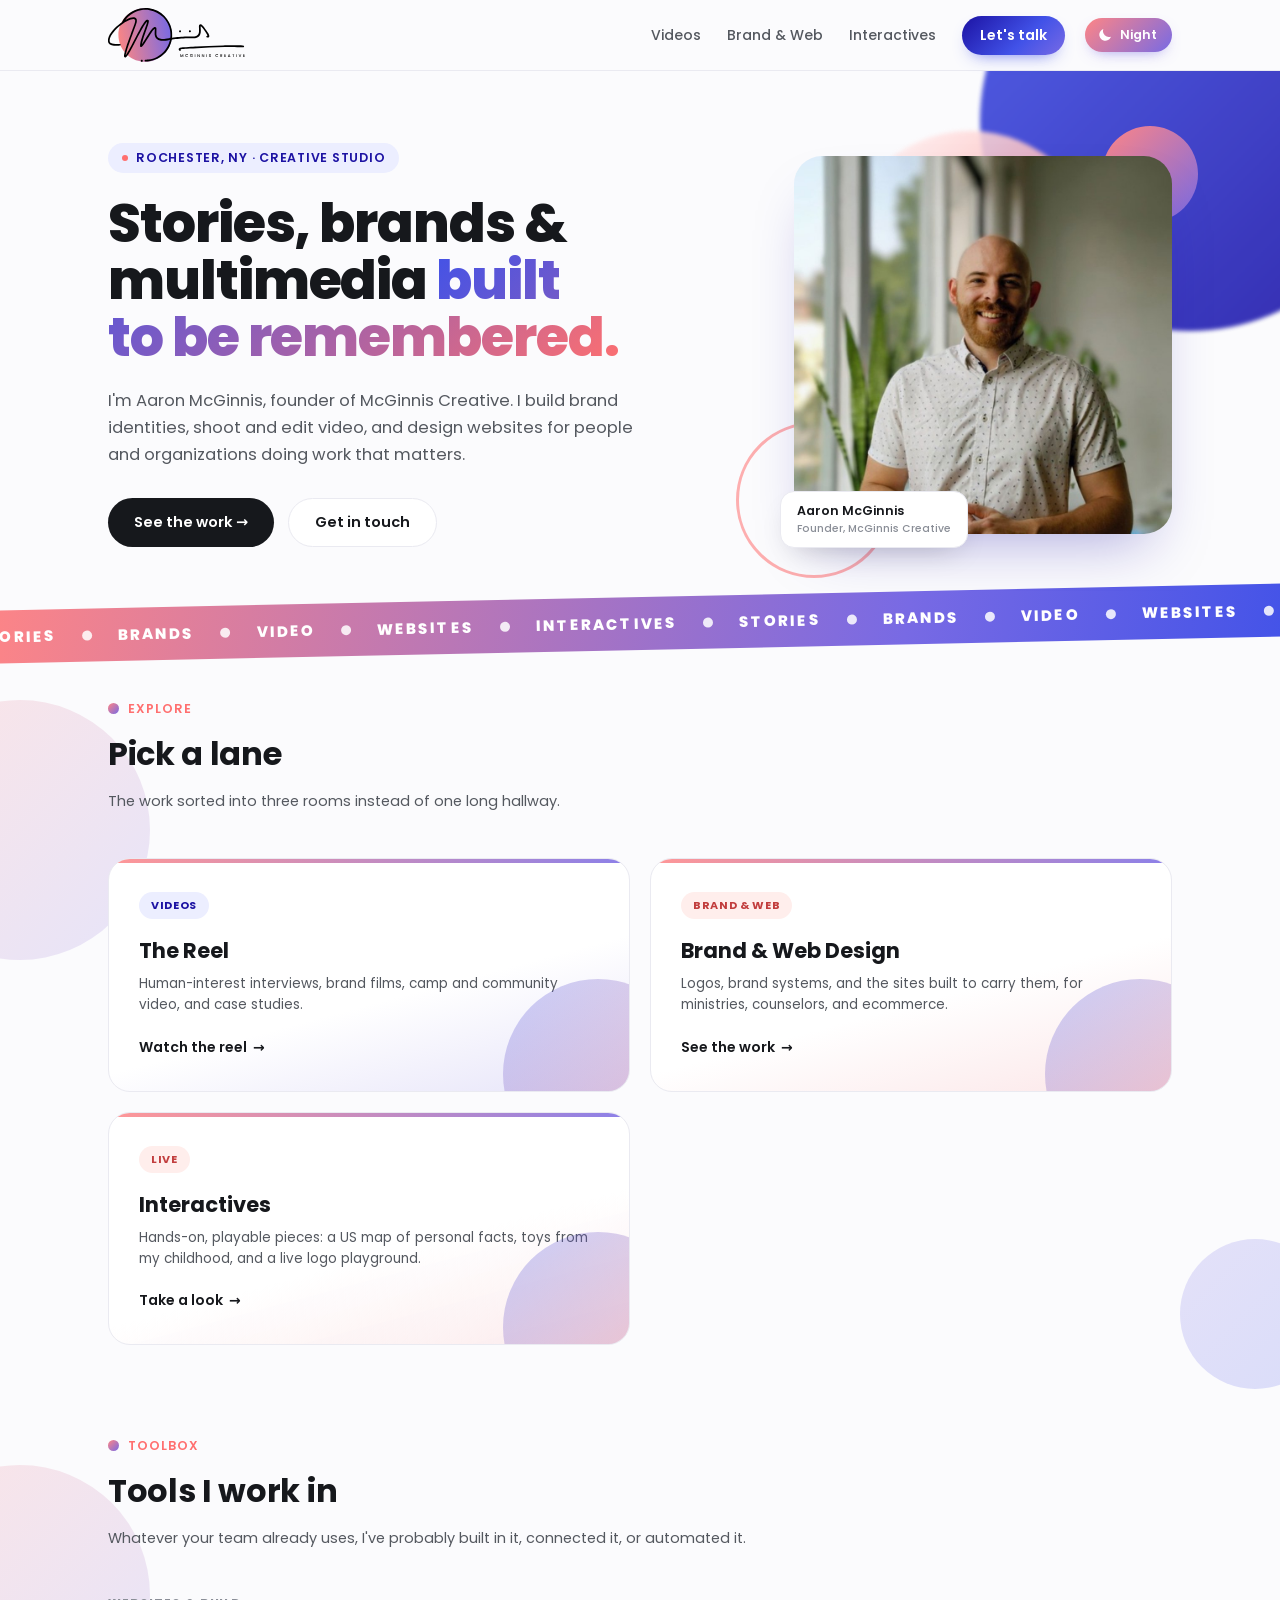
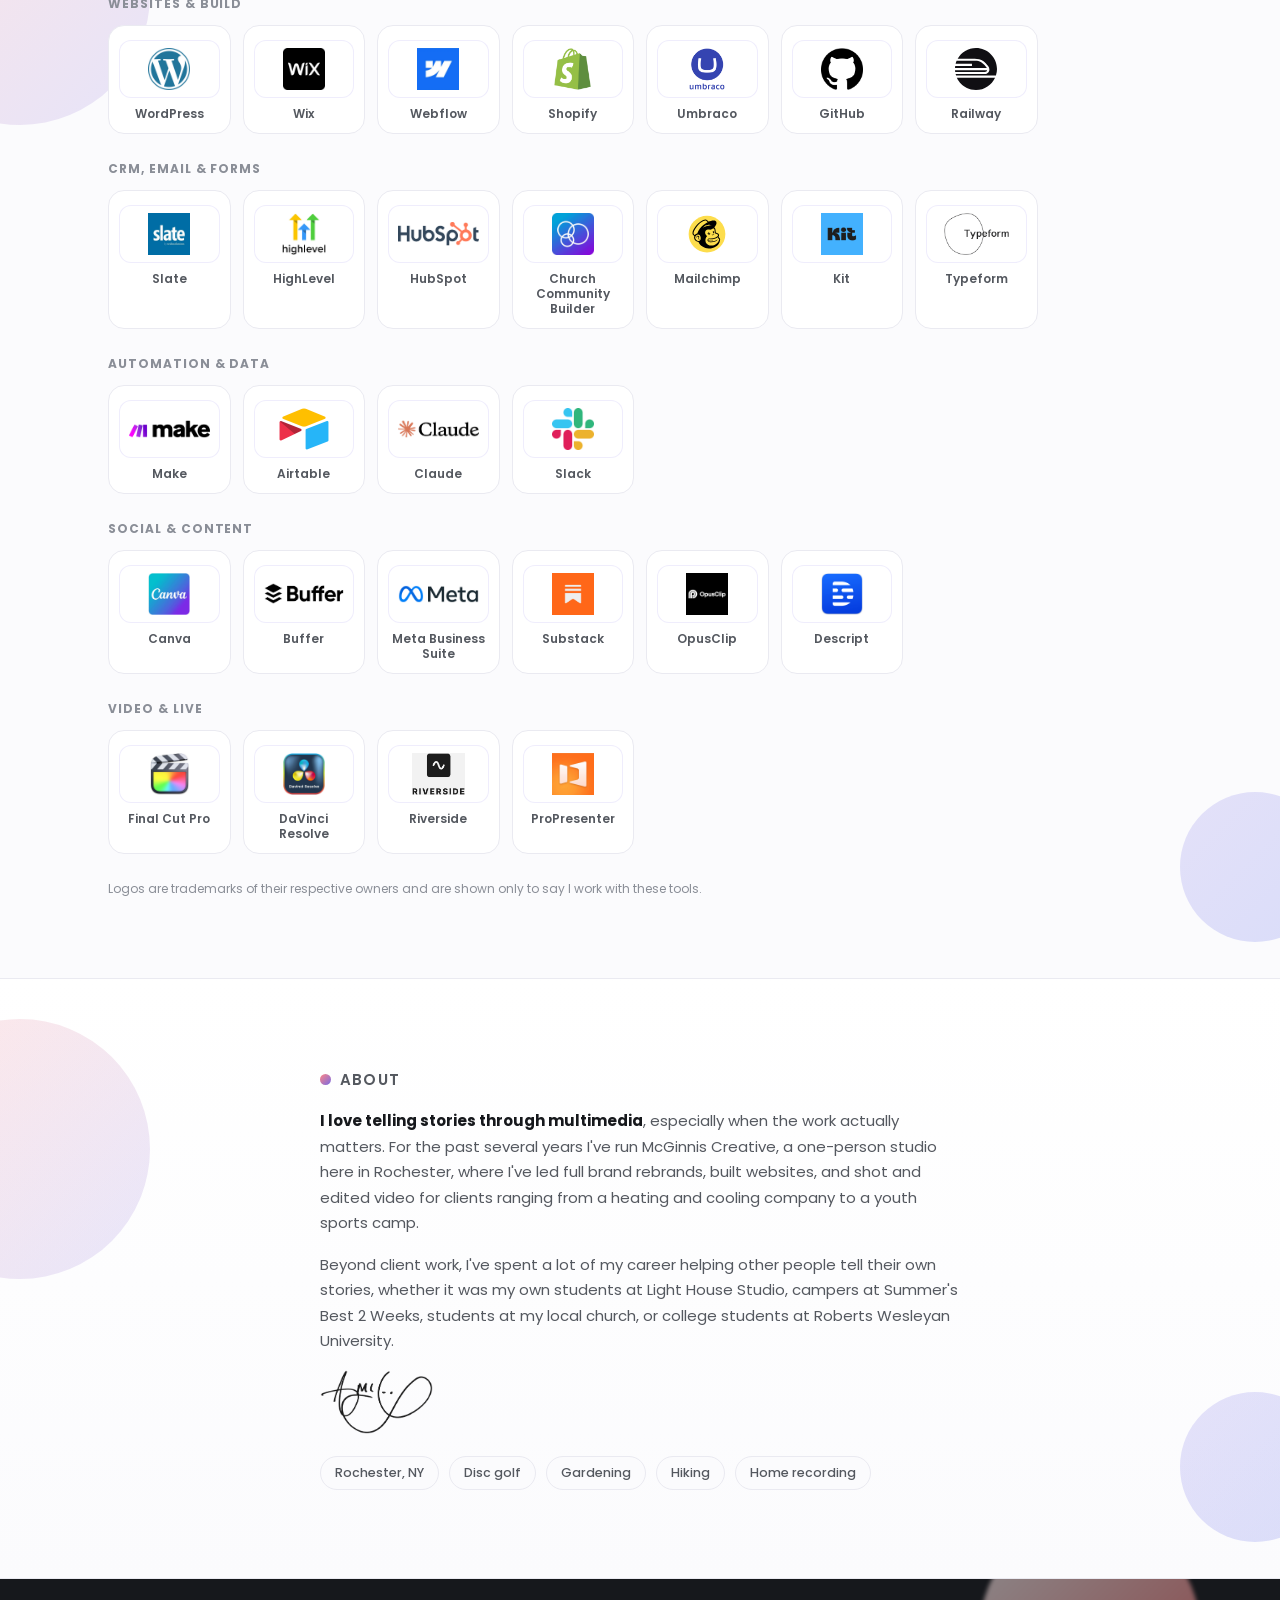
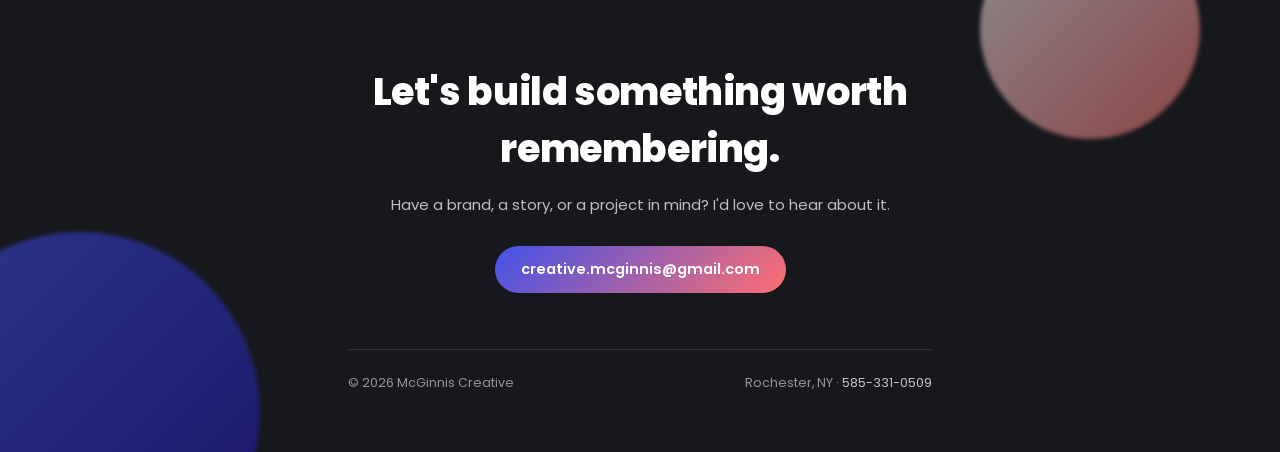
==== commit 50446f07: "Quiz without faith questions, brand elements, readable nav CTA, enrollment funnel lab Co-Authored-By" ====
--- a/index.html
+++ b/index.html
@@ -56,7 +56,9 @@
   </div>
 </section>
 
-<section class="section" style="padding-top:36px;">
+<div class="band" aria-hidden="true"><div class="band-track"><span>Stories<i></i>Brands<i></i>Video<i></i>Websites<i></i>Interactives<i></i></span><span>Stories<i></i>Brands<i></i>Video<i></i>Websites<i></i>Interactives<i></i></span><span>Stories<i></i>Brands<i></i>Video<i></i>Websites<i></i>Interactives<i></i></span><span>Stories<i></i>Brands<i></i>Video<i></i>Websites<i></i>Interactives<i></i></span><span>Stories<i></i>Brands<i></i>Video<i></i>Websites<i></i>Interactives<i></i></span><span>Stories<i></i>Brands<i></i>Video<i></i>Websites<i></i>Interactives<i></i></span><span>Stories<i></i>Brands<i></i>Video<i></i>Websites<i></i>Interactives<i></i></span><span>Stories<i></i>Brands<i></i>Video<i></i>Websites<i></i>Interactives<i></i></span></div></div>
+
+<section class="section orbs" style="padding-top:36px;">
   <div class="wrap">
     <div class="section-head reveal">
       <p class="section-kicker">Explore</p>
@@ -87,7 +89,7 @@
   </div>
 </section>
 
-<section class="section tools" id="tools" style="padding-top:8px;">
+<section class="section tools orbs" id="tools" style="padding-top:8px;">
   <div class="wrap">
     <div class="section-head reveal">
       <p class="section-kicker">Toolbox</p>
@@ -151,7 +153,7 @@
   </div>
 </section>
 
-<section class="about">
+<section class="about orbs">
   <div class="wrap">
     <div class="reveal about-text about-text-solo">
       <p class="section-kicker">About</p>
--- a/css/style.css
+++ b/css/style.css
@@ -374,3 +374,33 @@
 .tool-name{font-size:12px;font-weight:600;line-height:1.25;color:var(--ink-soft);}
 .tools-note{font-size:12px;color:var(--ink-faint);margin:6px 0 0;}
 @media (max-width:480px){.tools-grid{grid-template-columns:repeat(3,1fr);gap:10px;}}
+
+/* ---- nav CTA: readable in both themes ---- */
+.nav-links a.nav-cta,.nav-links a.nav-cta:hover{color:#fff;font-weight:600;}
+.nav-links a.nav-cta,html.night .nav-links a.nav-cta{background:linear-gradient(135deg,#1c12a3,#4152e8 60%,#786ae4);box-shadow:0 8px 18px -10px rgba(65,82,232,.9);}
+.nav-links a.nav-cta:hover,html.night .nav-links a.nav-cta:hover{background:linear-gradient(135deg,#ff6f6f,#786ae4);}
+
+/* ---- more brand ---- */
+.section-kicker,.page-kicker{display:inline-flex;align-items:center;gap:9px;}
+.section-kicker::before,.page-kicker::before{content:"";width:11px;height:11px;border-radius:50%;background:linear-gradient(135deg,#ff8585,#786ae4);flex:none;}
+.band{position:relative;overflow:hidden;background:linear-gradient(100deg,#ff8585,#786ae4 70%,#4152e8);color:#fff;padding:15px 0;transform:rotate(-1.2deg);margin:6px -2vw 10px;}
+.band-track{display:flex;width:max-content;animation:bandSlide 34s linear infinite;}
+.band-track span{font-weight:800;font-size:15px;letter-spacing:.14em;text-transform:uppercase;white-space:nowrap;padding-right:26px;display:inline-flex;align-items:center;gap:26px;}
+.band-track span i{display:inline-block;width:10px;height:10px;border-radius:50%;background:#fff;opacity:.85;}
+@keyframes bandSlide{to{transform:translateX(-50%);}}
+@media (prefers-reduced-motion:reduce){.band-track{animation:none;}}
+.orbs{position:relative;overflow:hidden;}
+.orbs::before,.orbs::after{content:"";position:absolute;border-radius:50%;pointer-events:none;z-index:0;}
+.orbs::before{width:260px;height:260px;left:-110px;top:40px;background:linear-gradient(135deg,var(--coral-1),#786ae4);opacity:.16;}
+.orbs::after{width:150px;height:150px;right:-50px;bottom:36px;background:linear-gradient(135deg,#786ae4,var(--indigo-1));opacity:.18;}
+.orbs>.wrap{position:relative;z-index:1;}
+.hero-photo::before{content:"";position:absolute;width:96px;height:96px;border-radius:50%;top:-30px;right:-26px;background:linear-gradient(135deg,#ff8585,#786ae4);z-index:-1;}
+.hero-photo::after{content:"";position:absolute;width:150px;height:150px;border-radius:50%;bottom:-44px;left:-58px;border:3px solid var(--coral-1);opacity:.55;z-index:-1;}
+.explore-card{background:linear-gradient(165deg,var(--paper) 58%,rgba(255,133,133,.14));}
+.explore-card.websites,.explore-card.videos{background:linear-gradient(165deg,var(--paper) 58%,rgba(120,106,228,.16));}
+.explore-card.branding{background:linear-gradient(165deg,var(--paper) 58%,rgba(255,133,133,.18));}
+.explore-card::after{width:190px;height:190px;right:-64px;bottom:-78px;opacity:.28;}
+.explore-card::before{content:"";position:absolute;left:0;top:0;height:4px;width:100%;background:linear-gradient(90deg,#ff8585,#786ae4);opacity:.85;}
+.about{background:linear-gradient(180deg,var(--paper),var(--bg));}
+.section-title{background:linear-gradient(135deg,var(--ink) 55%,var(--indigo-1));-webkit-background-clip:text;background-clip:text;color:transparent;}
+.tool-logo{box-shadow:inset 0 0 0 1px rgba(120,106,228,.12);}
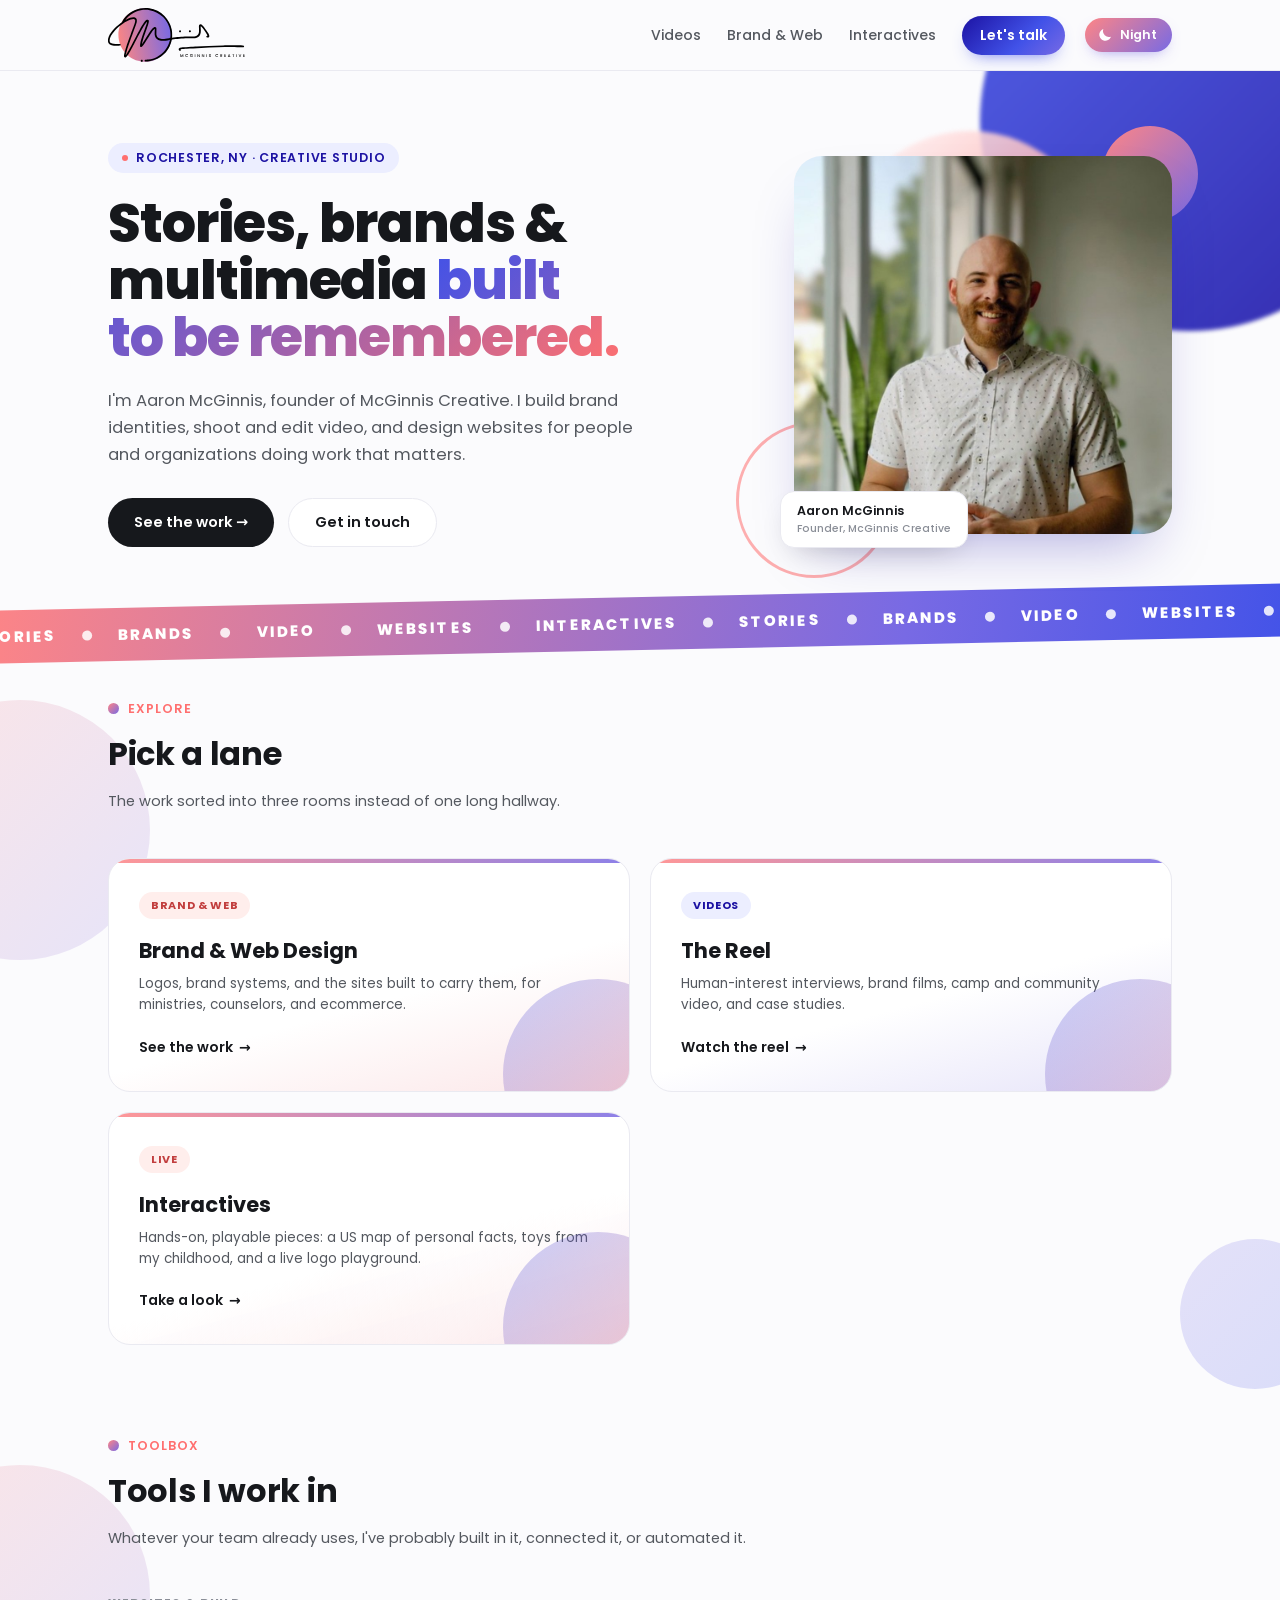
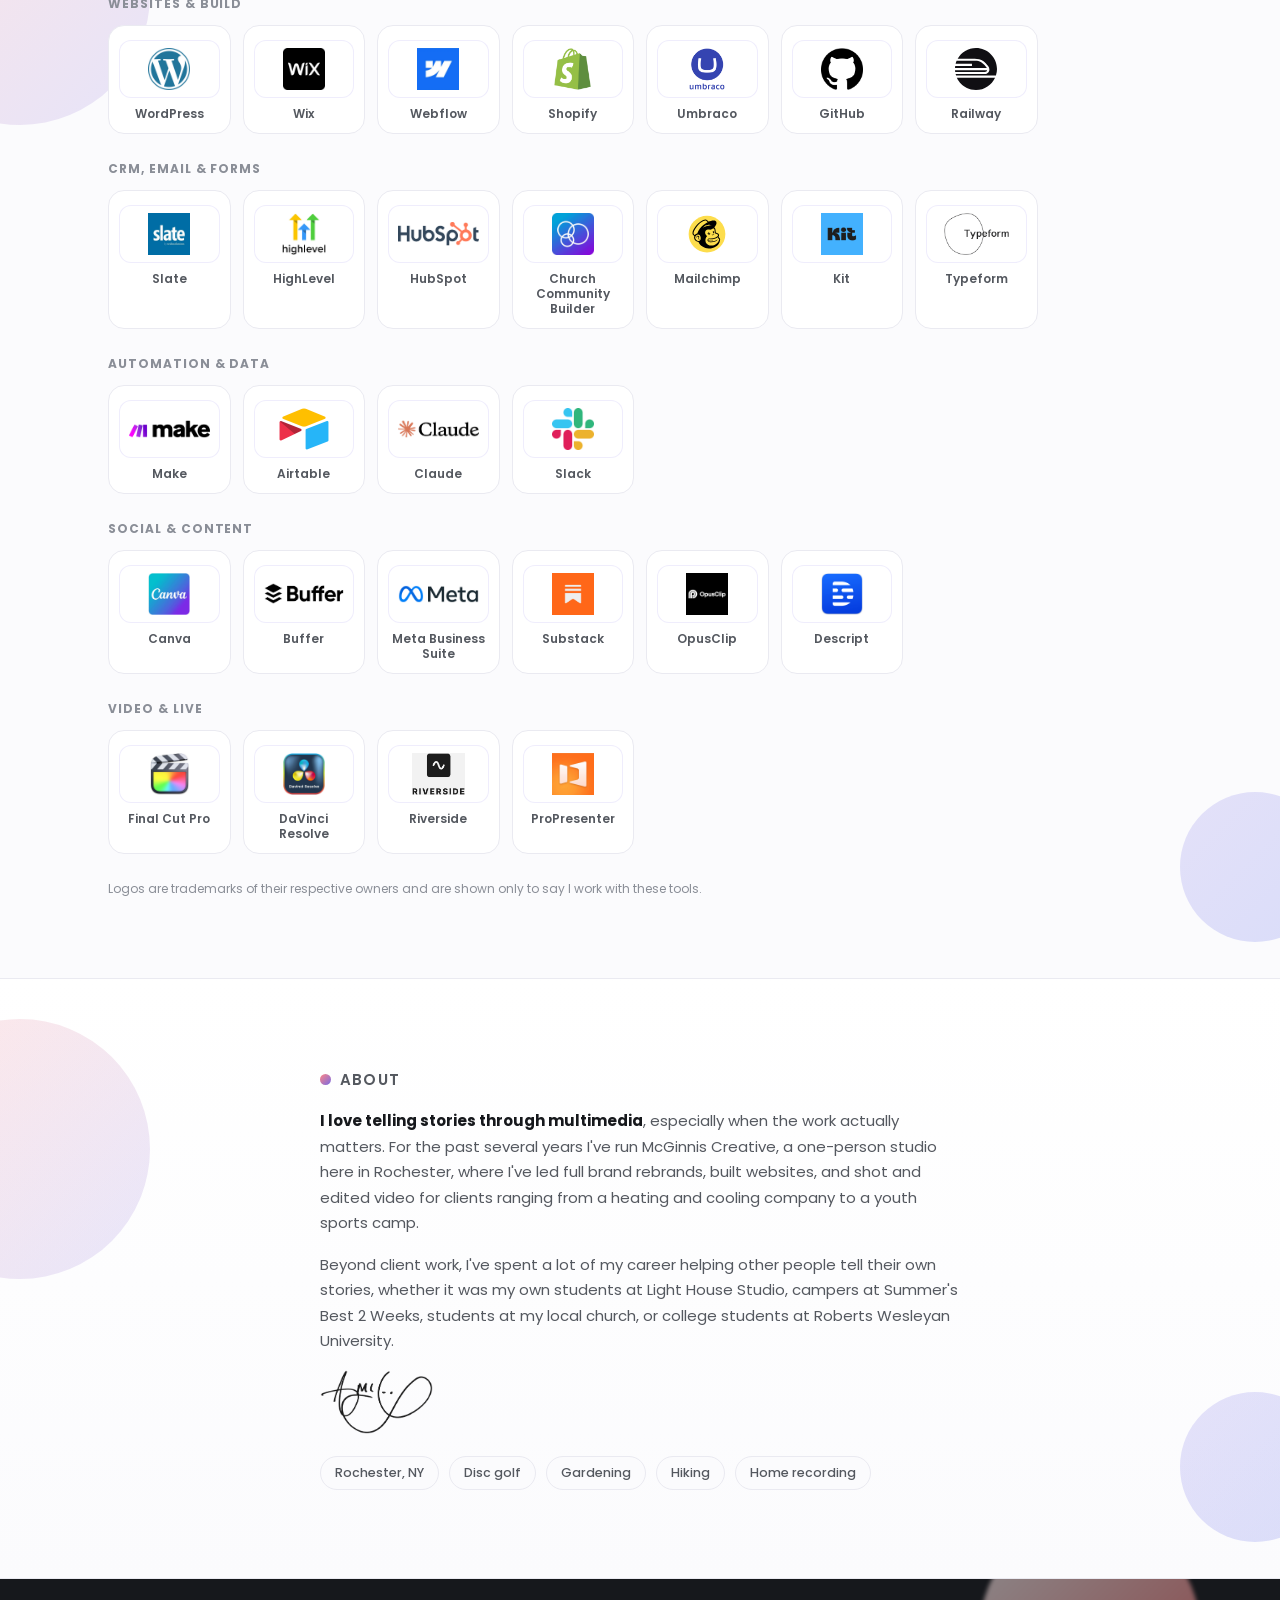
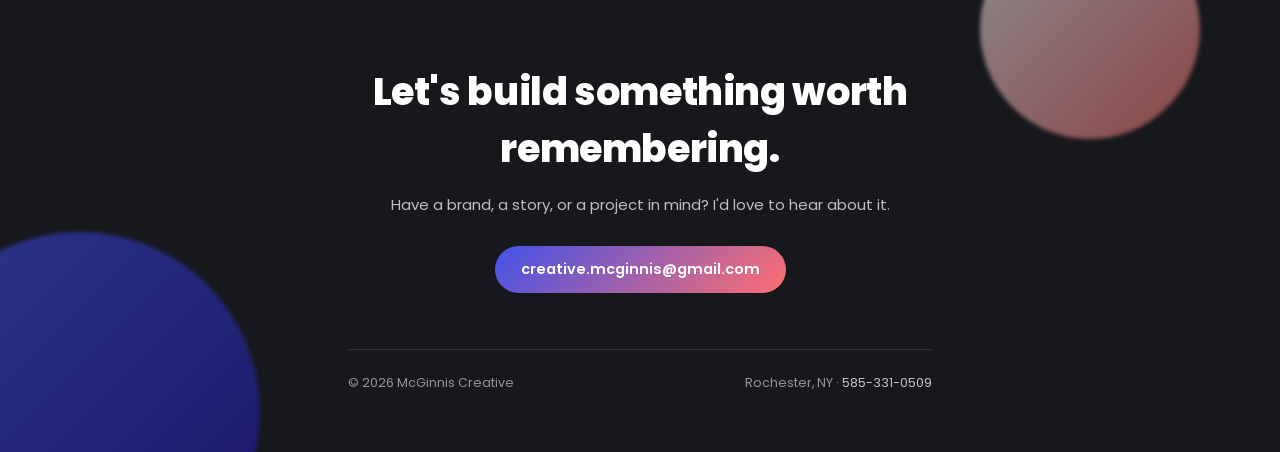
==== commit 25028dba: "Brand & Web: brand mini-lab, filter chips, lightbox; Videos second lane on home Co-Authored-By: Clau" ====
--- a/index.html
+++ b/index.html
@@ -43,7 +43,7 @@
       <h1>Stories, brands &amp; multimedia <span class="accent">built to be remembered.</span></h1>
       <p class="hero-sub">I'm Aaron McGinnis, founder of McGinnis Creative. I build brand identities, shoot and edit video, and design websites for people and organizations doing work that matters.</p>
       <div class="hero-actions">
-        <a class="btn btn-primary" href="videos.html">See the work →</a>
+        <a class="btn btn-primary" href="#lanes">See the work →</a>
         <a class="btn btn-ghost" href="#contact">Get in touch</a>
       </div>
     </div>
@@ -58,7 +58,7 @@
 
 <div class="band" aria-hidden="true"><div class="band-track"><span>Stories<i></i>Brands<i></i>Video<i></i>Websites<i></i>Interactives<i></i></span><span>Stories<i></i>Brands<i></i>Video<i></i>Websites<i></i>Interactives<i></i></span><span>Stories<i></i>Brands<i></i>Video<i></i>Websites<i></i>Interactives<i></i></span><span>Stories<i></i>Brands<i></i>Video<i></i>Websites<i></i>Interactives<i></i></span><span>Stories<i></i>Brands<i></i>Video<i></i>Websites<i></i>Interactives<i></i></span><span>Stories<i></i>Brands<i></i>Video<i></i>Websites<i></i>Interactives<i></i></span><span>Stories<i></i>Brands<i></i>Video<i></i>Websites<i></i>Interactives<i></i></span><span>Stories<i></i>Brands<i></i>Video<i></i>Websites<i></i>Interactives<i></i></span></div></div>
 
-<section class="section orbs" style="padding-top:36px;">
+<section class="section orbs" id="lanes" style="padding-top:36px;scroll-margin-top:70px;">
   <div class="wrap">
     <div class="section-head reveal">
       <p class="section-kicker">Explore</p>
@@ -67,17 +67,17 @@
     </div>
 
     <div class="explore-grid reveal">
+      <a class="explore-card branding" href="branding.html">
+        <span class="tag">Brand &amp; Web</span>
+        <h3>Brand &amp; Web Design</h3>
+        <p>Logos, brand systems, and the sites built to carry them, for ministries, counselors, and ecommerce.</p>
+        <span class="explore-arrow">See the work <span>→</span></span>
+      </a>
       <a class="explore-card videos" href="videos.html">
         <span class="tag">Videos</span>
         <h3>The Reel</h3>
         <p>Human-interest interviews, brand films, camp and community video, and case studies.</p>
         <span class="explore-arrow">Watch the reel <span>→</span></span>
-      </a>
-      <a class="explore-card branding" href="branding.html">
-        <span class="tag">Brand &amp; Web</span>
-        <h3>Brand &amp; Web Design</h3>
-        <p>Logos, brand systems, and the sites built to carry them, for ministries, counselors, and ecommerce.</p>
-        <span class="explore-arrow">See the work <span>→</span></span>
       </a>
       <a class="explore-card interactives" href="interactives.html">
         <span class="tag">Live</span>
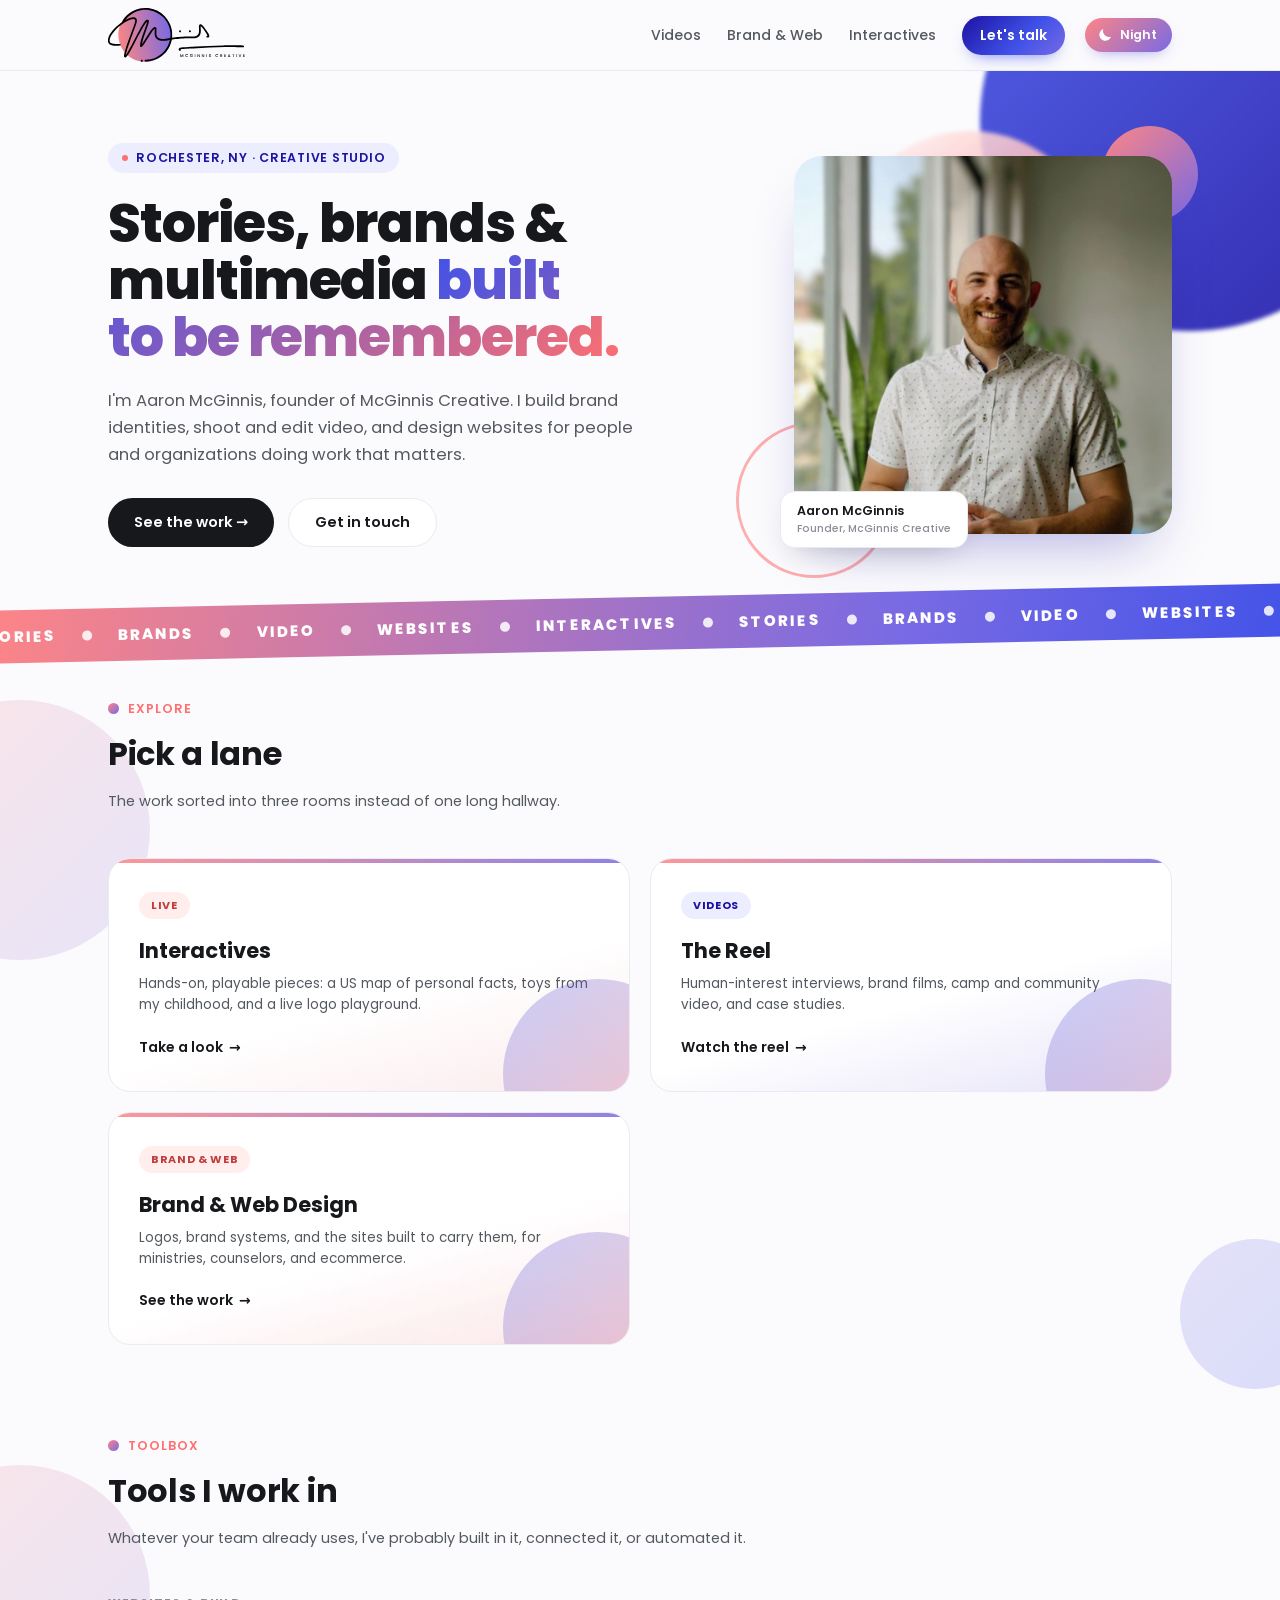
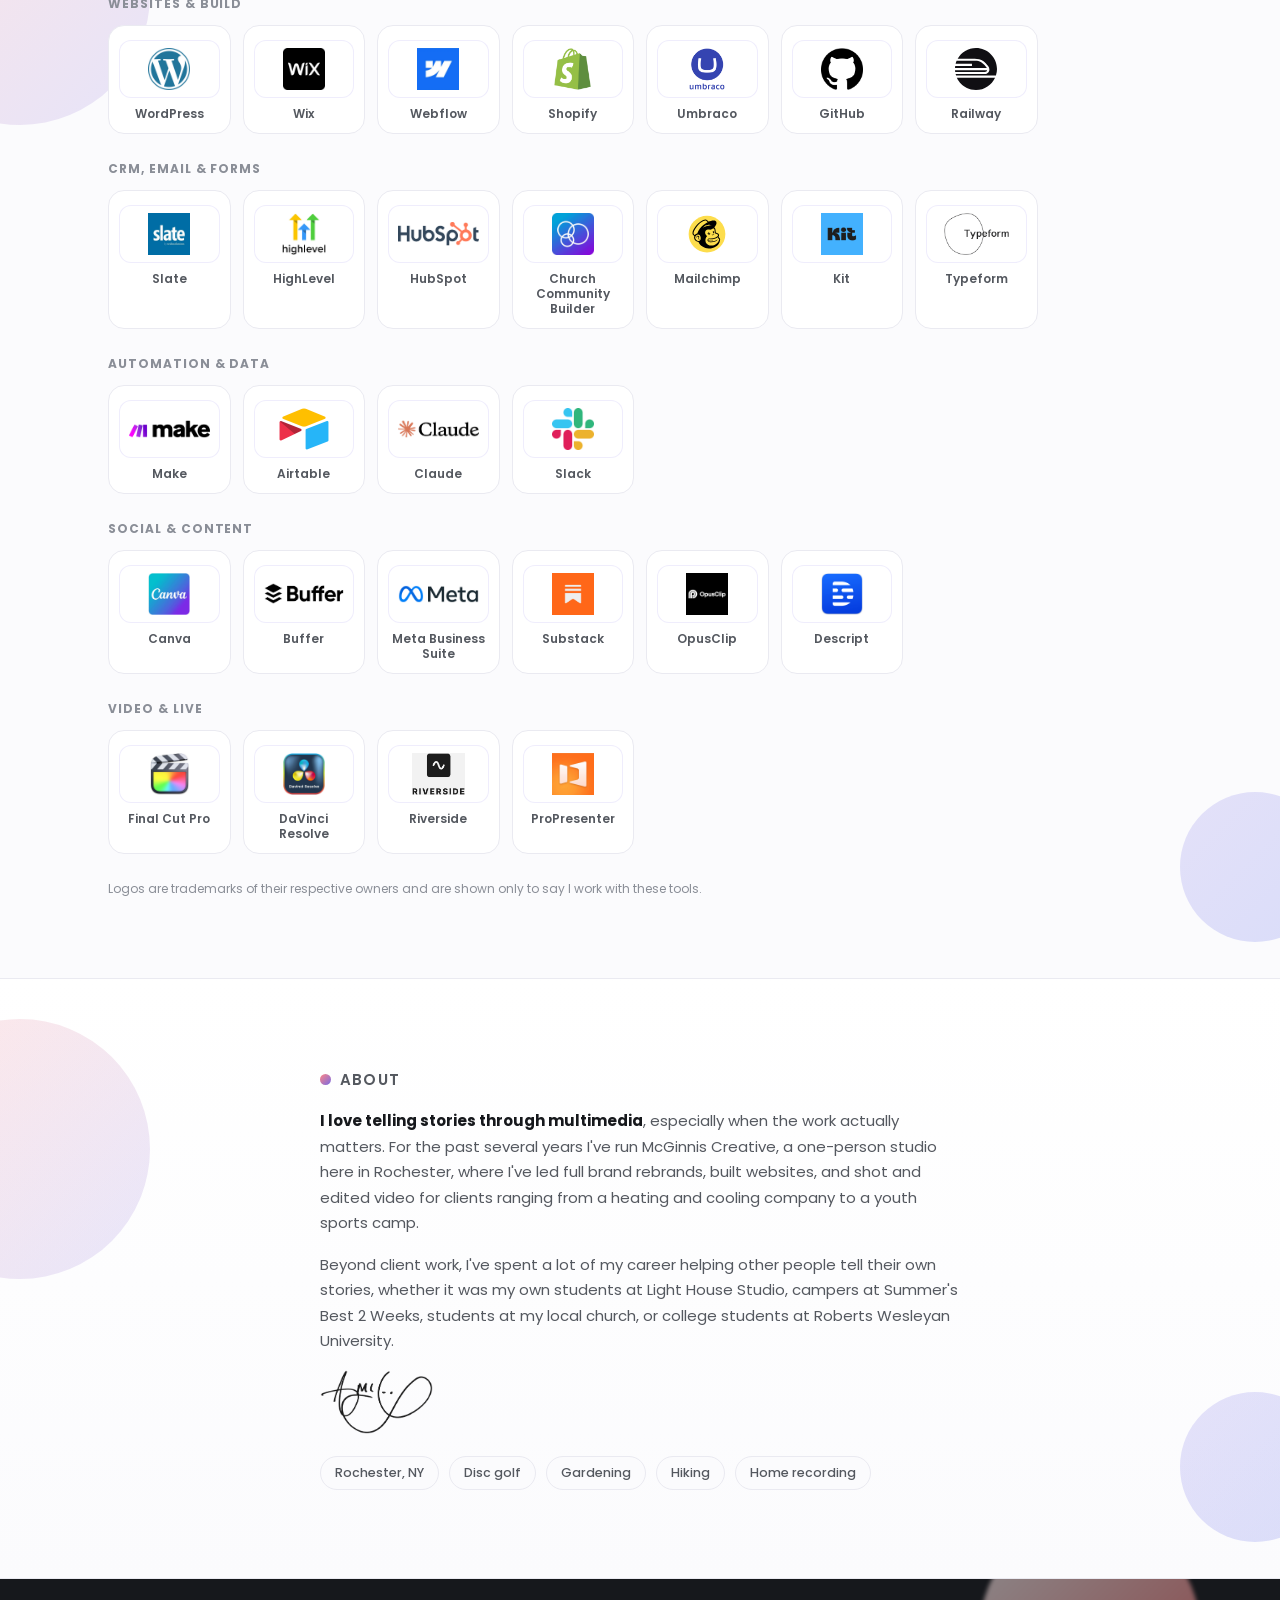
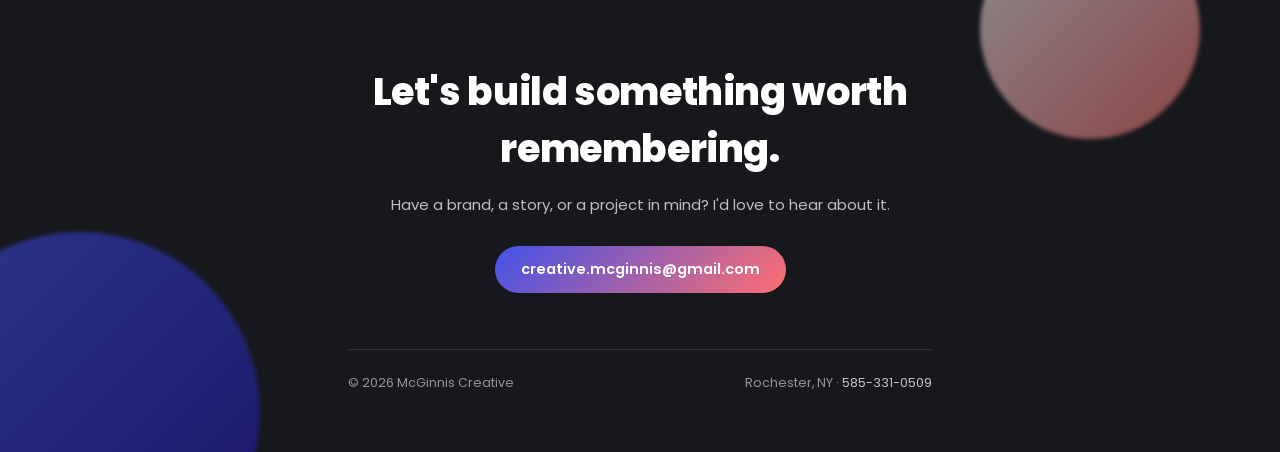
==== commit 95eff350: "Home lanes: Interactives, Reel, Brand & Web Co-Authored-By: Claude Sonnet 5 <noreply@anthropic.com>" ====
--- a/index.html
+++ b/index.html
@@ -67,11 +67,11 @@
     </div>
 
     <div class="explore-grid reveal">
-      <a class="explore-card branding" href="branding.html">
-        <span class="tag">Brand &amp; Web</span>
-        <h3>Brand &amp; Web Design</h3>
-        <p>Logos, brand systems, and the sites built to carry them, for ministries, counselors, and ecommerce.</p>
-        <span class="explore-arrow">See the work <span>→</span></span>
+      <a class="explore-card interactives" href="interactives.html">
+        <span class="tag">Live</span>
+        <h3>Interactives</h3>
+        <p>Hands-on, playable pieces: a US map of personal facts, toys from my childhood, and a live logo playground.</p>
+        <span class="explore-arrow">Take a look <span>→</span></span>
       </a>
       <a class="explore-card videos" href="videos.html">
         <span class="tag">Videos</span>
@@ -79,11 +79,11 @@
         <p>Human-interest interviews, brand films, camp and community video, and case studies.</p>
         <span class="explore-arrow">Watch the reel <span>→</span></span>
       </a>
-      <a class="explore-card interactives" href="interactives.html">
-        <span class="tag">Live</span>
-        <h3>Interactives</h3>
-        <p>Hands-on, playable pieces: a US map of personal facts, toys from my childhood, and a live logo playground.</p>
-        <span class="explore-arrow">Take a look <span>→</span></span>
+      <a class="explore-card branding" href="branding.html">
+        <span class="tag">Brand &amp; Web</span>
+        <h3>Brand &amp; Web Design</h3>
+        <p>Logos, brand systems, and the sites built to carry them, for ministries, counselors, and ecommerce.</p>
+        <span class="explore-arrow">See the work <span>→</span></span>
       </a>
     </div>
   </div>
